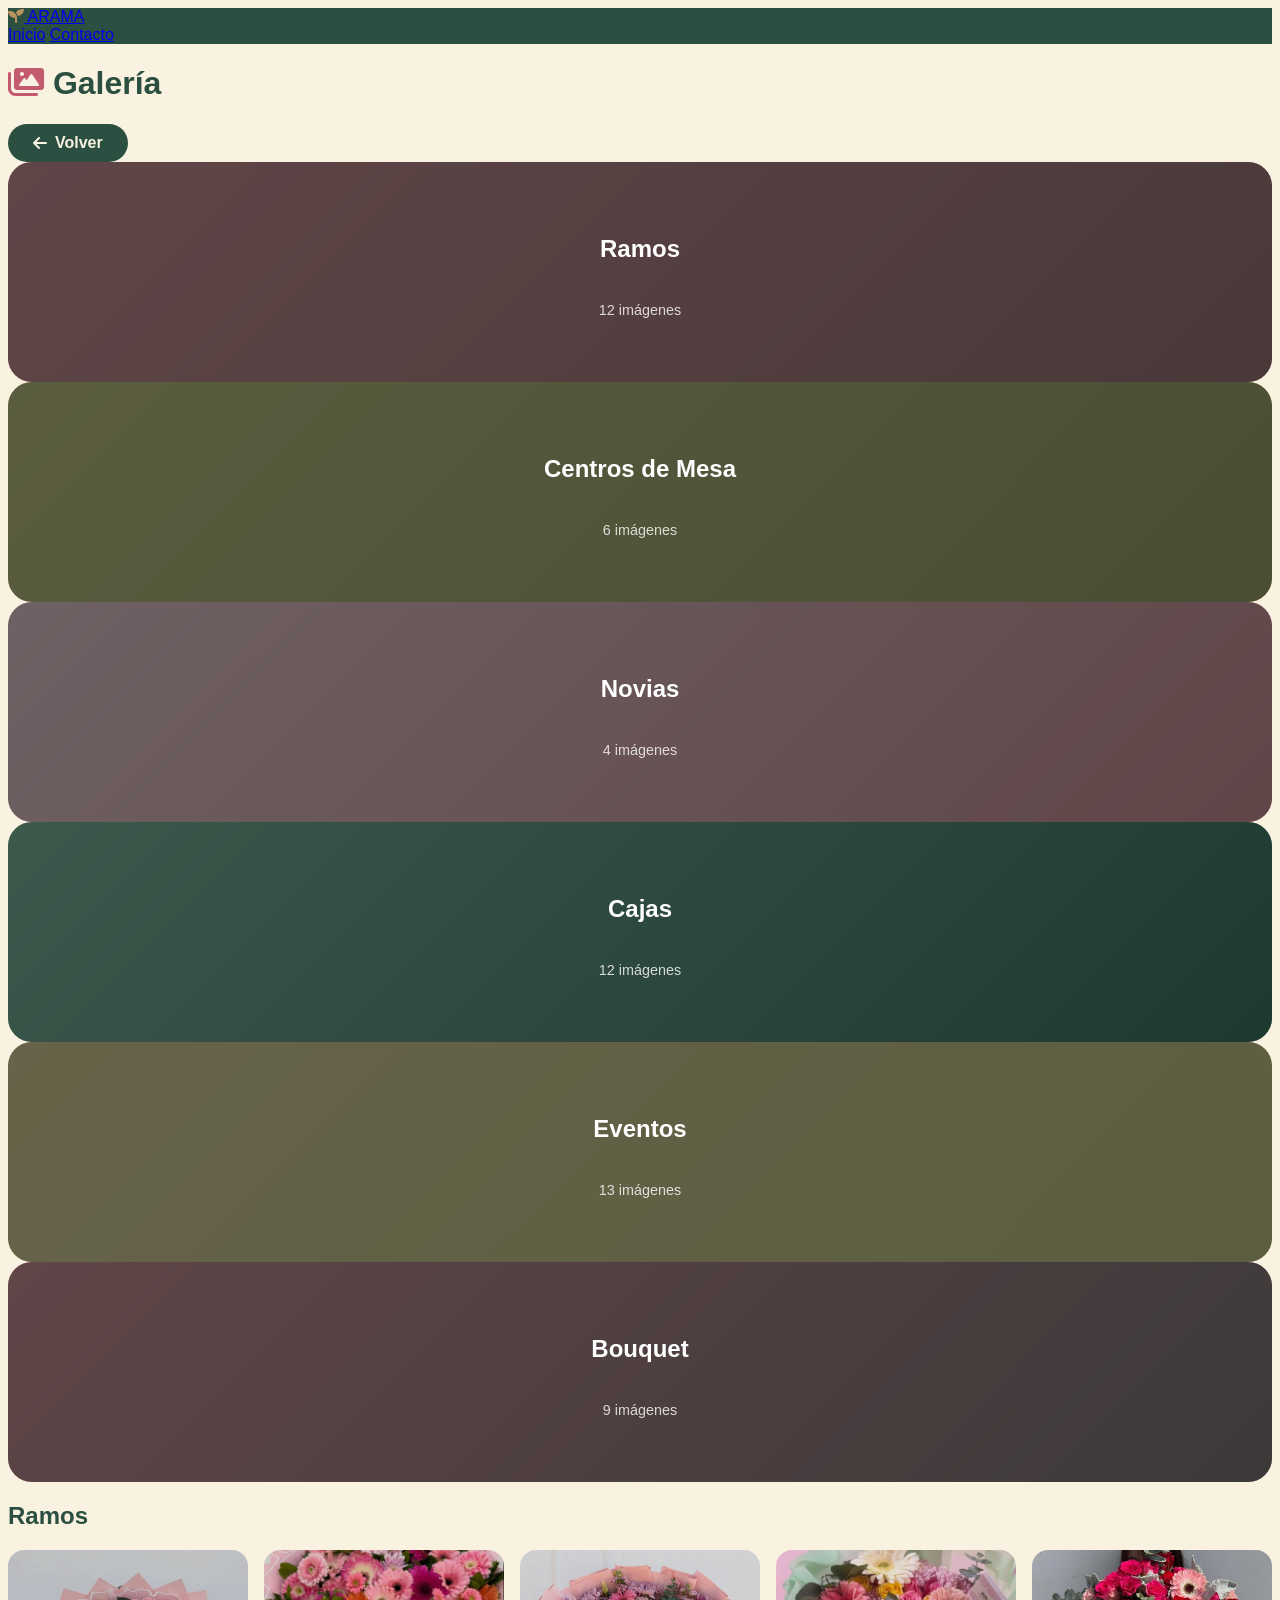
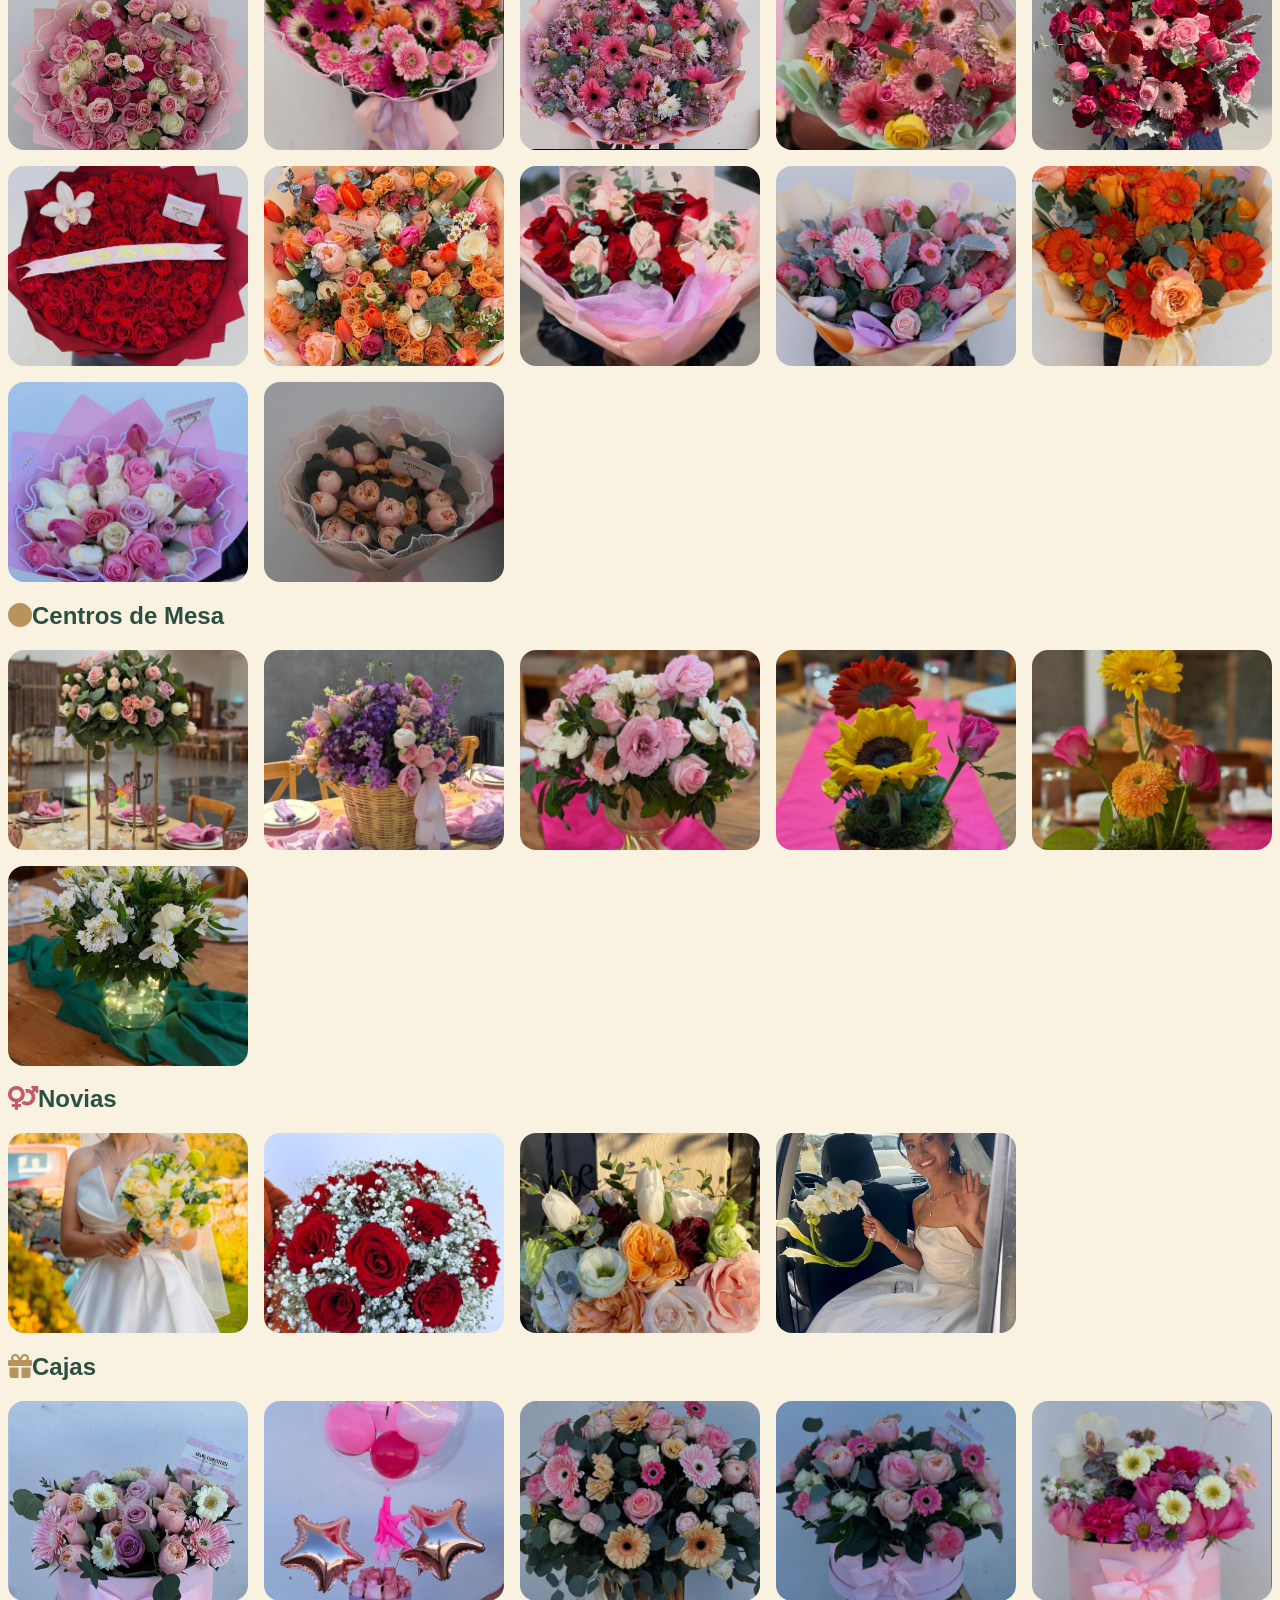
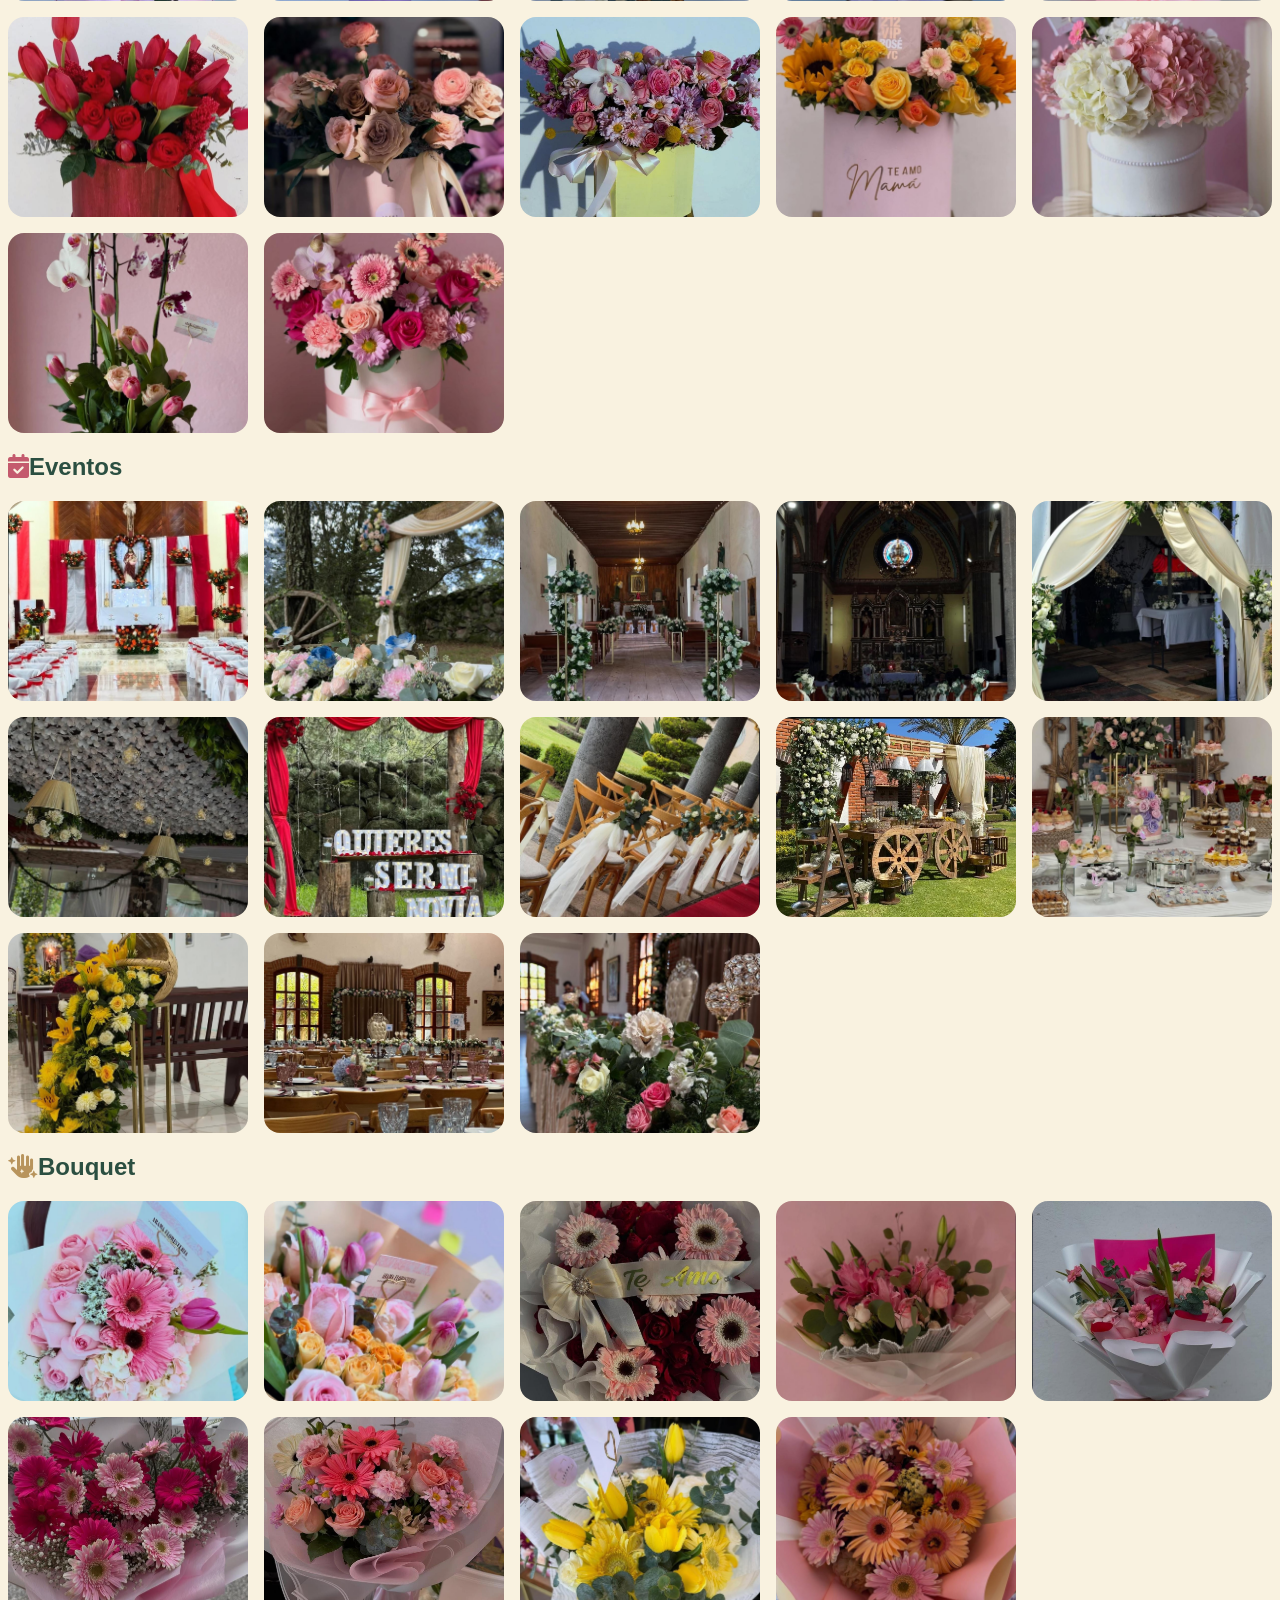
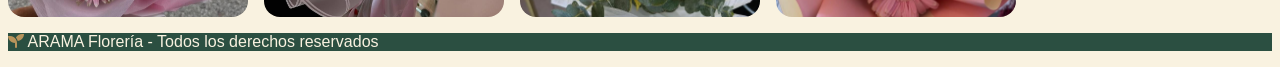
==== galeria.html @ 98e1066c "Mi primer commit" ====
<!DOCTYPE html>
<html lang="es">
<head>
    <meta charset="UTF-8">
    <meta name="viewport" content="width=device-width, initial-scale=1.0">
    <title>Galería - ARAMA Florería</title>
    <script src="https://cdn.tailwindcss.com"></script>
    <link rel="stylesheet" href="https://cdnjs.cloudflare.com/ajax/libs/font-awesome/6.0.0-beta3/css/all.min.css">
    <link rel="stylesheet" href="galeria.css">
</head>
<body>

    <!-- ===== HEADER ===== -->
    <header class="bg-arama-verde text-arama-crema shadow-lg sticky top-0 z-50">
        <div class="container mx-auto px-4 py-3 flex flex-wrap items-center justify-between">
            <a href="index.html" class="flex items-center gap-2 text-xl font-bold">
                <i class="fas fa-seedling text-arama-dorado"></i> ARAMA
            </a>
            <nav class="flex gap-4 text-sm">
                <a href="index.html" class="hover:text-arama-dorado transition">Inicio</a>
                <a href="index.html#contacto" class="hover:text-arama-dorado transition">Contacto</a>
            </nav>
        </div>
    </header>

    <main class="container mx-auto px-4 py-8">
        
        <div class="flex items-center justify-between mb-8">
            <h1 class="text-4xl font-bold text-arama-verde flex items-center gap-3">
                <i class="fas fa-images text-arama-rosa"></i> Galería
            </h1>
            <a href="index.html" class="back-btn">
                <i class="fas fa-arrow-left"></i> Volver
            </a>
        </div>

        <!-- Categorías -->
        <div class="grid grid-cols-2 md:grid-cols-3 gap-4">
    
    <!-- Ramos -->
    <a href="#categoria-ramos" class="category-card" style="background: linear-gradient(135deg, #c45a6d, #8a3a4a);">
        <div class="overlay">
            <h3>Ramos</h3>
            <p>12 imágenes</p>
        </div>
    </a>
    
    <!-- Centros de Mesa -->
    <a href="#categoria-centros" class="category-card" style="background: linear-gradient(135deg, #b8945c, #8a6d3a);">
        <div class="overlay">
            <h3>Centros de Mesa</h3>
            <p>6 imágenes</p>
        </div>
    </a>
    
    <!-- Novias -->
    <a href="#categoria-novias" class="category-card" style="background: linear-gradient(135deg, #e8a0b4, #c45a6d);">
        <div class="overlay">
            <h3>Novias</h3>
            <p>4 imágenes</p>
        </div>
    </a>
    
    <!-- Cajas -->
    <a href="#categoria-cajas" class="category-card" style="background: linear-gradient(135deg, #6b8a7a, #1e3a2f);">
        <div class="overlay">
            <h3>Cajas</h3>
            <p>12 imágenes</p>
        </div>
    </a>
    
    <!-- Eventos -->
    <a href="#categoria-eventos" class="category-card" style="background: linear-gradient(135deg, #d4a373, #b8945c);">
        <div class="overlay">
            <h3>Eventos</h3>
            <p>13 imágenes</p>
        </div>
    </a>
    
    <!-- Bouquet -->
    <a href="#categoria-bouquet" class="category-card" style="background: linear-gradient(135deg, #c45a6d, #6b3a4a);">
        <div class="overlay">
            <h3>Bouquet</h3>
            <p>9 imágenes</p>
        </div>
    </a>
    
</div>

        <!-- ===== SECCIONES DE IMÁGENES POR CATEGORÍA ===== -->
        
        <!-- Ramos -->
        <section id="categoria-ramos" class="mt-12 scroll-mt-20">
            <h2 class="text-2xl font-bold text-arama-verde border-b-4 border-arama-rosa inline-block pb-1 mb-4">
                <i class="fas fa-bouquet text-arama-rosa mr-2"></i>Ramos
            </h2>
            <div class="gallery-grid" data-category="ramos">
                <!-- 🔥 REEMPLAZA con tus imágenes -->
                <img src="img/ram1.jpeg" alt="Ramo 1" onclick="openModal(this.src)">
                <img src="img/ram2.jpeg" alt="Ramo 2" onclick="openModal(this.src)">
                <img src="img/ram3.jpeg" alt="Ramo 3" onclick="openModal(this.src)">
                <img src="img/ram4.jpeg" alt="Ramo 4" onclick="openModal(this.src)">
                <img src="img/ram5.jpeg" alt="Ramo 5" onclick="openModal(this.src)">
                <img src="img/ram6.jpeg" alt="Ramo 6" onclick="openModal(this.src)">
                <img src="img/ram7.jpeg" alt="Ramo 1" onclick="openModal(this.src)">
                <img src="img/ram8.jpeg" alt="Ramo 2" onclick="openModal(this.src)">
                <img src="img/ram9.jpeg" alt="Ramo 3" onclick="openModal(this.src)">
                <img src="img/ram10.jpeg" alt="Ramo 4" onclick="openModal(this.src)">
                <img src="img/ram11.jpeg" alt="Ramo 5" onclick="openModal(this.src)">
                <img src="img/ram12.jpeg" alt="Ramo 6" onclick="openModal(this.src)">
            </div>
        </section>

        <!-- Centros de Mesa -->
        <section id="categoria-centros" class="mt-12 scroll-mt-20">
            <h2 class="text-2xl font-bold text-arama-verde border-b-4 border-arama-dorado inline-block pb-1 mb-4">
                <i class="fas fa-circle text-arama-dorado mr-2"></i>Centros de Mesa
            </h2>
            <div class="gallery-grid" data-category="centros">
                <img src="img/centro1.jpeg" alt="Centro 1" onclick="openModal(this.src)">
                <img src="img/centro2.jpeg" alt="Centro 2" onclick="openModal(this.src)">
                <img src="img/centro3.jpeg" alt="Centro 3" onclick="openModal(this.src)">
                <img src="img/centro4.jpeg" alt="Centro 4" onclick="openModal(this.src)">
                <img src="img/centro5.jpeg" alt="Centro 5" onclick="openModal(this.src)">
                <img src="img/centro6.jpeg" alt="Centro 1" onclick="openModal(this.src)">
            </div>
        </section>

        <!-- Novias -->
        <section id="categoria-novias" class="mt-12 scroll-mt-20">
            <h2 class="text-2xl font-bold text-arama-verde border-b-4 border-arama-rosa inline-block pb-1 mb-4">
                <i class="fas fa-venus-mars text-arama-rosa mr-2"></i>Novias
            </h2>
            <div class="gallery-grid" data-category="novias">
                <img src="img/novia1.jpeg" alt="Novia 1" onclick="openModal(this.src)">
                <img src="img/novia2.jpeg" alt="Novia 2" onclick="openModal(this.src)">
                <img src="img/novia3.jpeg" alt="Novia 3" onclick="openModal(this.src)">
                <img src="img/novia4.jpeg" alt="Novia 4" onclick="openModal(this.src)">
            </div>
        </section>

        <!-- Cajas -->
        <section id="categoria-cajas" class="mt-12 scroll-mt-20">
            <h2 class="text-2xl font-bold text-arama-verde border-b-4 border-arama-dorado inline-block pb-1 mb-4">
                <i class="fas fa-gift text-arama-dorado mr-2"></i>Cajas
            </h2>
            <div class="gallery-grid" data-category="cajas">
                <img src="img/caja1.jpeg" alt="Caja 1" onclick="openModal(this.src)">
                <img src="img/caja2.jpeg" alt="Caja 2" onclick="openModal(this.src)">
                <img src="img/caja3.jpeg" alt="Caja 3" onclick="openModal(this.src)">
                <img src="img/caja4.jpeg" alt="Caja 4" onclick="openModal(this.src)">
                <img src="img/caja5.jpeg" alt="Caja 1" onclick="openModal(this.src)">
                <img src="img/caja6.jpeg" alt="Caja 2" onclick="openModal(this.src)">
                <img src="img/caja7.jpeg" alt="Caja 3" onclick="openModal(this.src)">
                <img src="img/caja8.jpeg" alt="Caja 4" onclick="openModal(this.src)">
                <img src="img/caja9.jpeg" alt="Caja 1" onclick="openModal(this.src)">
                <img src="img/caja10.jpeg" alt="Caja 2" onclick="openModal(this.src)">
                <img src="img/caja11.jpeg" alt="Caja 3" onclick="openModal(this.src)">
                <img src="img/caja12.jpeg" alt="Caja 4" onclick="openModal(this.src)">
            </div>
        </section>

        <!-- Eventos -->
        <section id="categoria-eventos" class="mt-12 scroll-mt-20">
            <h2 class="text-2xl font-bold text-arama-verde border-b-4 border-arama-rosa inline-block pb-1 mb-4">
                <i class="fas fa-calendar-check text-arama-rosa mr-2"></i>Eventos
            </h2>
            <div class="gallery-grid" data-category="eventos">
                <img src="img/evento1.jpeg" alt="Evento 1" onclick="openModal(this.src)">
                <img src="img/evento2.jpeg" alt="Evento 2" onclick="openModal(this.src)">
                <img src="img/evento3.jpeg" alt="Evento 3" onclick="openModal(this.src)">
                <img src="img/evento4.jpeg" alt="Evento 4" onclick="openModal(this.src)">
                <img src="img/evento5.jpeg" alt="Evento 5" onclick="openModal(this.src)">
                <img src="img/evento6.jpeg" alt="Evento 1" onclick="openModal(this.src)">
                <img src="img/evento7.jpeg" alt="Evento 2" onclick="openModal(this.src)">
                <img src="img/evento8.jpeg" alt="Evento 3" onclick="openModal(this.src)">
                <img src="img/evento9.jpeg" alt="Evento 4" onclick="openModal(this.src)">
                <img src="img/evento10.jpeg" alt="Evento 5" onclick="openModal(this.src)">
                 <img src="img/evento11.jpeg" alt="Evento 1" onclick="openModal(this.src)">
                <img src="img/evento12.jpeg" alt="Evento 2" onclick="openModal(this.src)">
                <img src="img/evento13.jpeg" alt="Evento 3" onclick="openModal(this.src)">
            </div>
        </section>

        <!-- Bouquet -->
        <section id="categoria-bouquet" class="mt-12 scroll-mt-20">
            <h2 class="text-2xl font-bold text-arama-verde border-b-4 border-arama-dorado inline-block pb-1 mb-4">
                <i class="fas fa-hand-sparkles text-arama-dorado mr-2"></i>Bouquet
            </h2>
            <div class="gallery-grid" data-category="bouquet">
                <img src="img/bo1.jpeg" alt="Bouquet 1" onclick="openModal(this.src)">
                <img src="img/bo2.jpeg" alt="Bouquet 2" onclick="openModal(this.src)">
                <img src="img/bo3.jpeg" alt="Bouquet 3" onclick="openModal(this.src)">
                <img src="img/bo4.jpeg" alt="Bouquet 4" onclick="openModal(this.src)">
                <img src="img/bo5.jpeg" alt="Bouquet 1" onclick="openModal(this.src)">
                <img src="img/bo6.jpeg" alt="Bouquet 2" onclick="openModal(this.src)">
                <img src="img/bo7.jpeg" alt="Bouquet 3" onclick="openModal(this.src)">
                <img src="img/bo8.jpeg" alt="Bouquet 4" onclick="openModal(this.src)">
                <img src="img/bo9.jpeg" alt="Bouquet 1" onclick="openModal(this.src)">
            </div>
        </section>

    </main>


    <div id="imageModal" class="modal" onclick="closeModal()">
        <span class="close" onclick="closeModal()">&times;</span>
        <img id="modalImage" src="" alt="Imagen ampliada">
    </div>

    <footer class="bg-arama-verde text-arama-crema mt-12 py-6">
        <div class="container mx-auto px-4 text-center text-sm">
            <p><i class="fas fa-seedling text-arama-dorado"></i> ARAMA Florería - Todos los derechos reservados</p>
        </div>
    </footer>

    <script>
        function openModal(src) {
            const modal = document.getElementById('imageModal');
            const modalImg = document.getElementById('modalImage');
            modal.classList.add('active');
            modalImg.src = src;
            document.body.style.overflow = 'hidden'; 
        }

       
        function closeModal() {
            const modal = document.getElementById('imageModal');
            modal.classList.remove('active');
            document.body.style.overflow = 'auto';
        }

       
        document.addEventListener('keydown', function(e) {
            if (e.key === 'Escape') {
                closeModal();
            }
        });
    </script>

</body>
</html>
---- galeria.css ----
:root {
            --arama-verde: hsl(156, 29%, 24%);
            --arama-rosa: #c45a6d;
            --arama-crema: #f9f2e0;
            --arama-dorado: #b8945c;
        }
        body {
            background-color: var(--arama-crema);
            font-family: 'Segoe UI', Roboto, sans-serif;
        }
        .bg-arama-verde { background-color: var(--arama-verde); }
        .bg-arama-rosa { background-color: var(--arama-rosa); }
        .bg-arama-crema { background-color: var(--arama-crema); }
        .bg-arama-dorado { background-color: var(--arama-dorado); }
        .text-arama-verde { color: var(--arama-verde); }
        .text-arama-rosa { color: var(--arama-rosa); }
        .text-arama-dorado { color: var(--arama-dorado); }
        .text-arama-crema { color: var(--arama-crema); }
        .hover-bg-arama-rosa:hover { background-color: var(--arama-rosa); }
        .hover-text-arama-crema:hover { color: var(--arama-crema); }

        .category-card {
            transition: all 0.3s ease;
            cursor: pointer;
            position: relative;
            overflow: hidden;
            border-radius: 1.5rem;
            height: 220px;
            display: flex;
            align-items: center;
            justify-content: center;
            flex-direction: column;
        }
        .category-card:hover {
            transform: translateY(-8px);
            box-shadow: 0 20px 30px rgba(30, 58, 47, 0.3);
        }
        .category-card .overlay {
            position: absolute;
            top: 0;
            left: 0;
            right: 0;
            bottom: 0;
            background: rgba(30, 58, 47, 0.6);
            transition: all 0.3s ease;
            display: flex;
            align-items: center;
            justify-content: center;
            flex-direction: column;
        }
        .category-card:hover .overlay {
            background: rgba(196, 90, 109, 0.7);
        }
        .category-card .overlay i {
            font-size: 3rem;
            color: white;
            margin-bottom: 10px;
        }
        .category-card .overlay h3 {
            color: white;
            font-size: 1.5rem;
            font-weight: bold;
        }
        .category-card .overlay p {
            color: rgba(255,255,255,0.8);
            font-size: 0.9rem;
        }

        /* imágenes */
        .modal {
            display: none;
            position: fixed;
            top: 0;
            left: 0;
            width: 100%;
            height: 100%;
            background: rgba(0,0,0,0.9);
            z-index: 1000;
            justify-content: center;
            align-items: center;
            cursor: pointer;
        }
        .modal.active {
            display: flex;
        }
        .modal img {
            max-width: 90%;
            max-height: 90%;
            object-fit: contain;
            border-radius: 1rem;
            box-shadow: 0 0 50px rgba(0,0,0,0.5);
        }
        .modal .close {
            position: absolute;
            top: 20px;
            right: 40px;
            color: white;
            font-size: 3rem;
            cursor: pointer;
            transition: 0.3s;
        }
        .modal .close:hover {
            color: var(--arama-rosa);
            transform: rotate(90deg);
        }

        .gallery-grid {
            display: grid;
            grid-template-columns: repeat(auto-fill, minmax(200px, 1fr));
            gap: 1rem;
        }
        .gallery-grid img {
            width: 100%;
            height: 200px;
            object-fit: cover;
            border-radius: 1rem;
            cursor: pointer;
            transition: all 0.3s ease;
        }
        .gallery-grid img:hover {
            transform: scale(1.05);
            box-shadow: 0 10px 25px rgba(0,0,0,0.3);
        }

        .back-btn {
            display: inline-flex;
            align-items: center;
            gap: 8px;
            background: var(--arama-verde);
            color: var(--arama-crema);
            padding: 10px 25px;
            border-radius: 50px;
            text-decoration: none;
            font-weight: 600;
            transition: 0.3s;
        }
        .back-btn:hover {
            background: var(--arama-rosa);
            color: white;
        }

        @media (max-width: 640px) {
            .category-card { height: 150px; }
            .category-card .overlay i { font-size: 2rem; }
            .category-card .overlay h3 { font-size: 1.2rem; }
            .gallery-grid { grid-template-columns: repeat(auto-fill, minmax(150px, 1fr)); }
            .gallery-grid img { height: 150px; }
        }
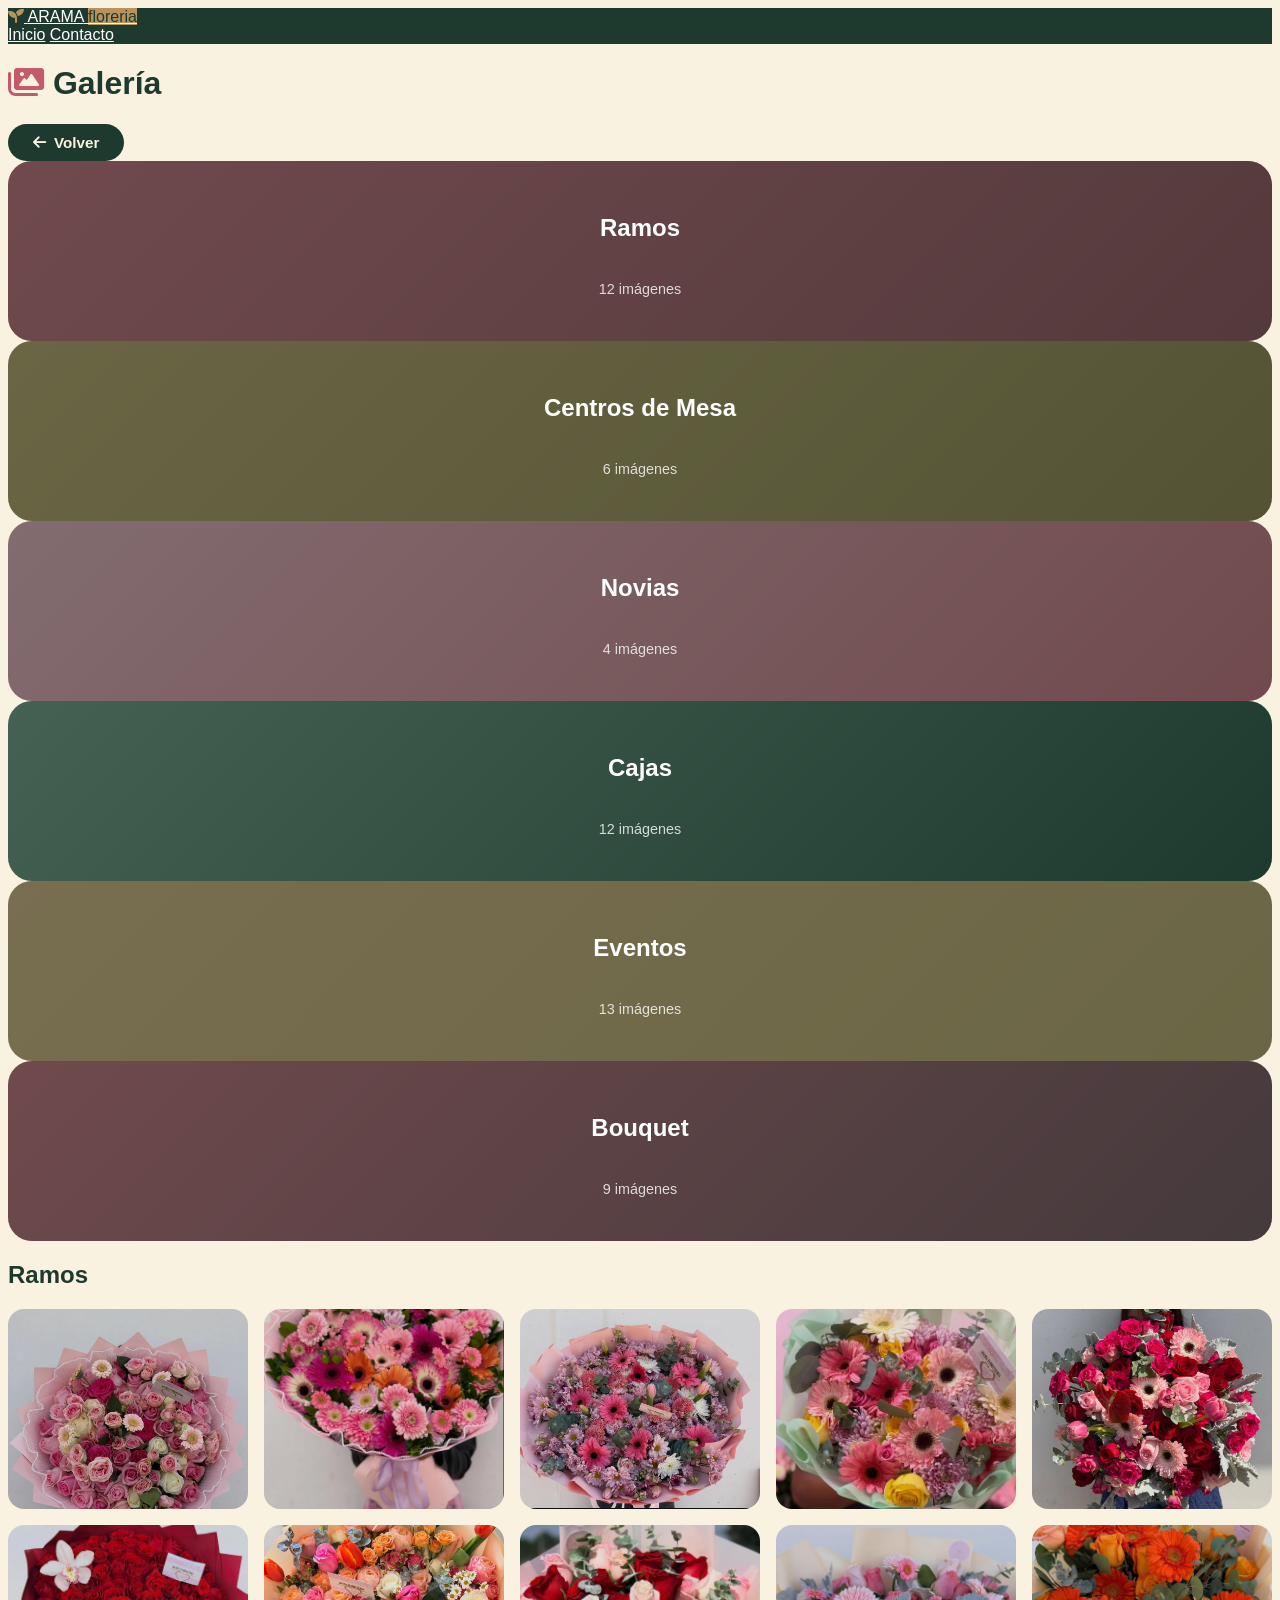
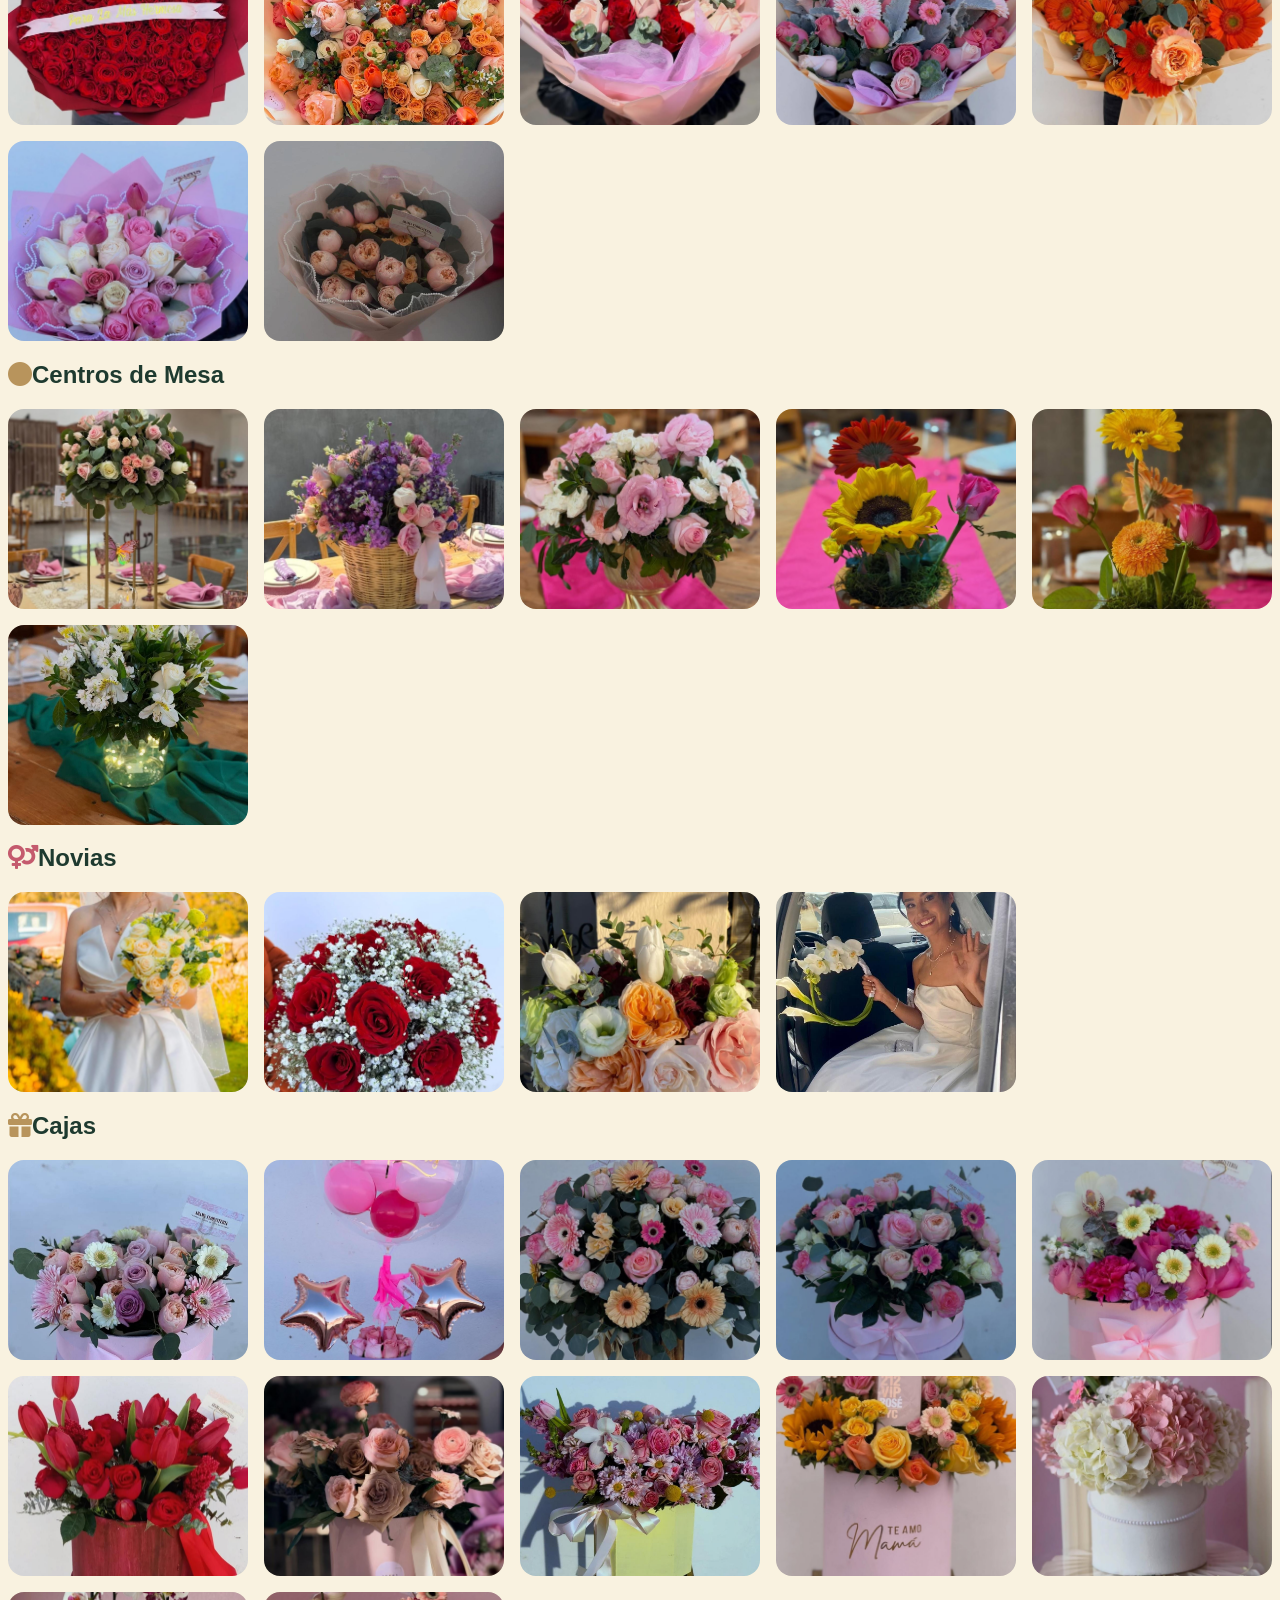
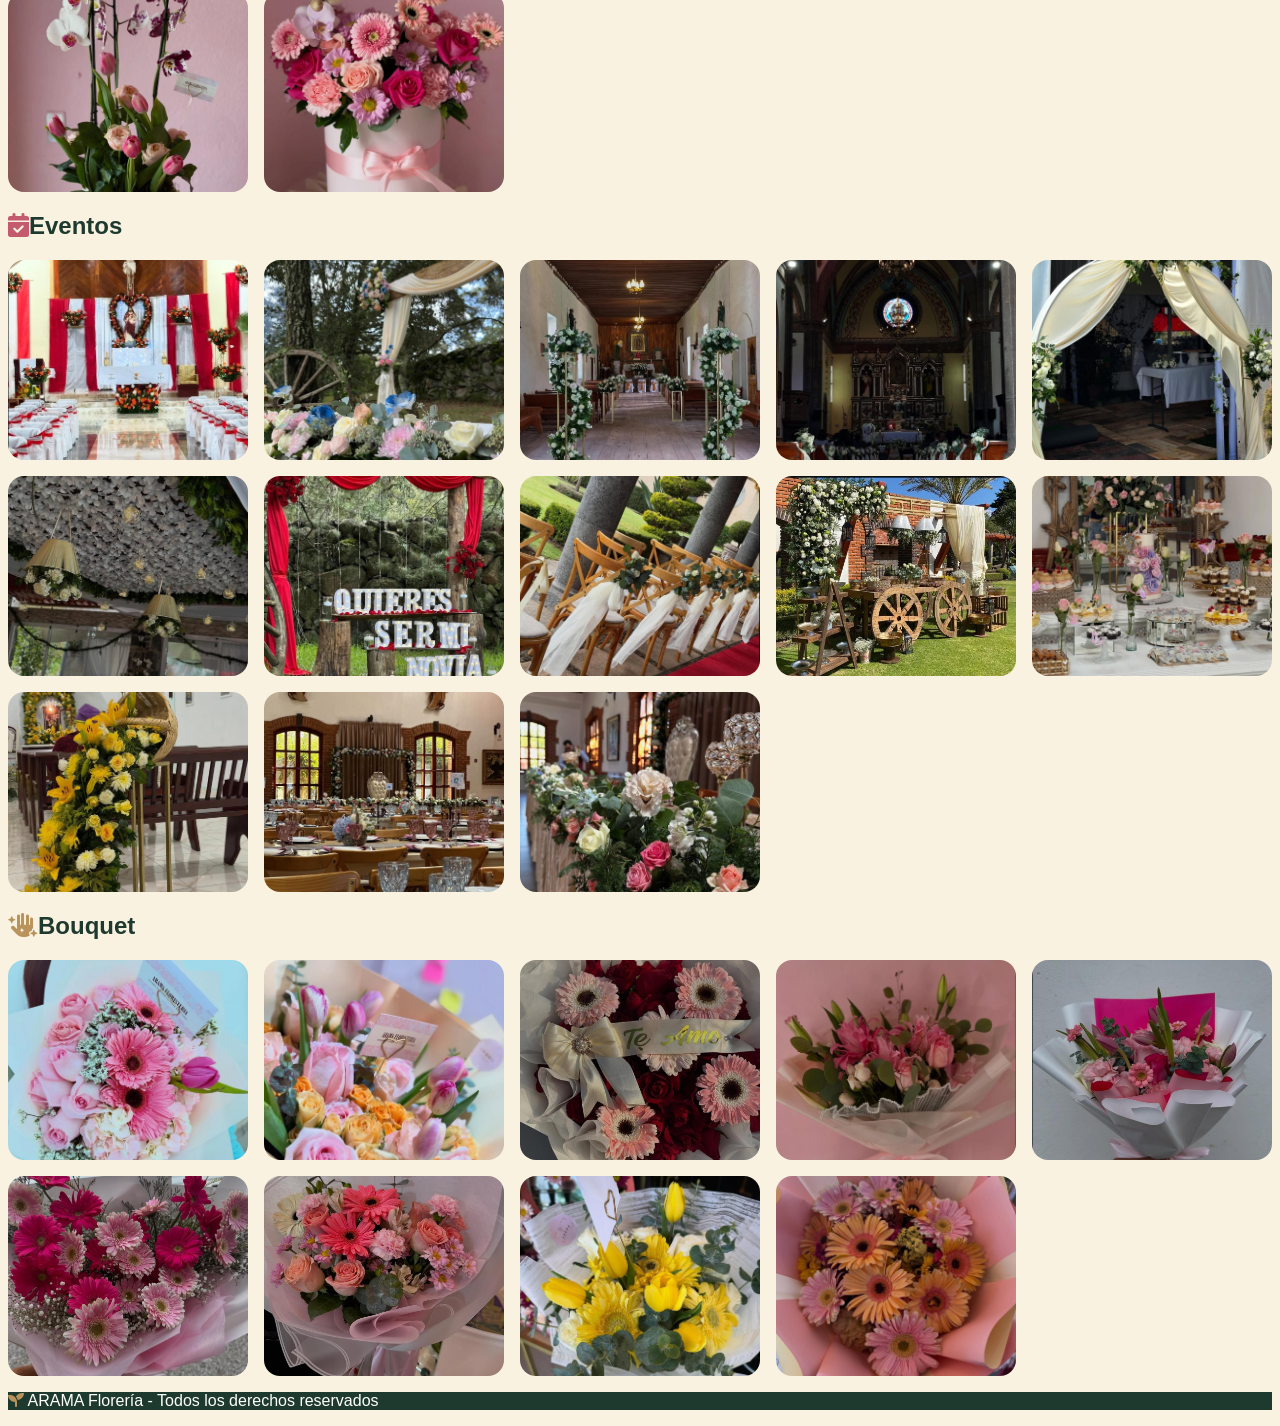
==== commit 0088e1af: "Actualizo index, galeria y sus hojas de estilo CSS" ====
--- a/galeria.html
+++ b/galeria.html
@@ -2,7 +2,7 @@
 <html lang="es">
 <head>
     <meta charset="UTF-8">
-    <meta name="viewport" content="width=device-width, initial-scale=1.0">
+    <meta name="viewport" content="width=device-width, initial-scale=1.0, maximum-scale=1.0, user-scalable=yes">
     <title>Galería - ARAMA Florería</title>
     <script src="https://cdn.tailwindcss.com"></script>
     <link rel="stylesheet" href="https://cdnjs.cloudflare.com/ajax/libs/font-awesome/6.0.0-beta3/css/all.min.css">
@@ -10,128 +10,133 @@
 </head>
 <body>
 
-    <!-- ===== HEADER ===== -->
-    <header class="bg-arama-verde text-arama-crema shadow-lg sticky top-0 z-50">
-        <div class="container mx-auto px-4 py-3 flex flex-wrap items-center justify-between">
-            <a href="index.html" class="flex items-center gap-2 text-xl font-bold">
-                <i class="fas fa-seedling text-arama-dorado"></i> ARAMA
-            </a>
-            <nav class="flex gap-4 text-sm">
-                <a href="index.html" class="hover:text-arama-dorado transition">Inicio</a>
-                <a href="index.html#contacto" class="hover:text-arama-dorado transition">Contacto</a>
-            </nav>
+    <!-- ===== HEADER - IGUAL AL INDEX ===== -->
+    <header class="bg-arama-verde text-white shadow-lg sticky top-0 z-50">
+        <div class="container mx-auto px-3 md:px-4 py-2 md:py-3">
+            <div class="flex flex-wrap items-center justify-between">
+                <a href="index.html" class="flex items-center gap-2 text-lg md:text-xl font-bold text-white">
+                    <i class="fas fa-seedling text-arama-dorado text-xl md:text-2xl"></i> 
+                    <span>ARAMA</span>
+                    <span class="hidden sm:inline text-[8px] md:text-[10px] bg-arama-dorado text-arama-verde px-1.5 md:px-2 py-0.5 rounded-full font-semibold">floreria</span>
+                </a>
+                <nav class="flex gap-3 md:gap-4 text-xs md:text-sm">
+                    <a href="index.html" class="text-white hover:text-arama-dorado transition">Inicio</a>
+                    <a href="index.html#contacto" class="text-white hover:text-arama-dorado transition">Contacto</a>
+                </nav>
+            </div>
         </div>
     </header>
 
-    <main class="container mx-auto px-4 py-8">
-        
-        <div class="flex items-center justify-between mb-8">
-            <h1 class="text-4xl font-bold text-arama-verde flex items-center gap-3">
-                <i class="fas fa-images text-arama-rosa"></i> Galería
+    <main class="container mx-auto px-3 md:px-4 py-4 md:py-8">
+
+        <!-- ===== TÍTULO Y BOTÓN VOLVER ===== -->
+        <div class="flex flex-col sm:flex-row items-center justify-between gap-3 mb-4 md:mb-8">
+            <h1 class="text-2xl md:text-4xl font-bold text-arama-verde flex items-center gap-2 md:gap-3">
+                <i class="fas fa-images text-arama-rosa text-xl md:text-4xl"></i> 
+                <span>Galería</span>
             </h1>
-            <a href="index.html" class="back-btn">
+            <a href="index.html" class="back-btn text-sm md:text-base">
                 <i class="fas fa-arrow-left"></i> Volver
             </a>
         </div>
 
-        <!-- Categorías -->
-        <div class="grid grid-cols-2 md:grid-cols-3 gap-4">
-    
-    <!-- Ramos -->
-    <a href="#categoria-ramos" class="category-card" style="background: linear-gradient(135deg, #c45a6d, #8a3a4a);">
-        <div class="overlay">
-            <h3>Ramos</h3>
-            <p>12 imágenes</p>
-        </div>
-    </a>
-    
-    <!-- Centros de Mesa -->
-    <a href="#categoria-centros" class="category-card" style="background: linear-gradient(135deg, #b8945c, #8a6d3a);">
-        <div class="overlay">
-            <h3>Centros de Mesa</h3>
-            <p>6 imágenes</p>
-        </div>
-    </a>
-    
-    <!-- Novias -->
-    <a href="#categoria-novias" class="category-card" style="background: linear-gradient(135deg, #e8a0b4, #c45a6d);">
-        <div class="overlay">
-            <h3>Novias</h3>
-            <p>4 imágenes</p>
-        </div>
-    </a>
-    
-    <!-- Cajas -->
-    <a href="#categoria-cajas" class="category-card" style="background: linear-gradient(135deg, #6b8a7a, #1e3a2f);">
-        <div class="overlay">
-            <h3>Cajas</h3>
-            <p>12 imágenes</p>
-        </div>
-    </a>
-    
-    <!-- Eventos -->
-    <a href="#categoria-eventos" class="category-card" style="background: linear-gradient(135deg, #d4a373, #b8945c);">
-        <div class="overlay">
-            <h3>Eventos</h3>
-            <p>13 imágenes</p>
-        </div>
-    </a>
-    
-    <!-- Bouquet -->
-    <a href="#categoria-bouquet" class="category-card" style="background: linear-gradient(135deg, #c45a6d, #6b3a4a);">
-        <div class="overlay">
-            <h3>Bouquet</h3>
-            <p>9 imágenes</p>
-        </div>
-    </a>
-    
-</div>
+        <!-- ===== CATEGORÍAS ===== -->
+        <div class="grid grid-cols-2 md:grid-cols-3 gap-3 md:gap-4">
+            
+            <!-- Ramos -->
+            <a href="#categoria-ramos" class="category-card" style="background: linear-gradient(135deg, #c45a6d, #8a3a4a);">
+                <div class="overlay">
+                    <h3 class="text-lg md:text-2xl font-bold text-white">Ramos</h3>
+                    <p class="text-white/80 text-xs md:text-sm">12 imágenes</p>
+                </div>
+            </a>
+            
+            <!-- Centros de Mesa -->
+            <a href="#categoria-centros" class="category-card" style="background: linear-gradient(135deg, #b8945c, #8a6d3a);">
+                <div class="overlay">
+                    <h3 class="text-lg md:text-2xl font-bold text-white">Centros de Mesa</h3>
+                    <p class="text-white/80 text-xs md:text-sm">6 imágenes</p>
+                </div>
+            </a>
+            
+            <!-- Novias -->
+            <a href="#categoria-novias" class="category-card" style="background: linear-gradient(135deg, #e8a0b4, #c45a6d);">
+                <div class="overlay">
+                    <h3 class="text-lg md:text-2xl font-bold text-white">Novias</h3>
+                    <p class="text-white/80 text-xs md:text-sm">4 imágenes</p>
+                </div>
+            </a>
+            
+            <!-- Cajas -->
+            <a href="#categoria-cajas" class="category-card" style="background: linear-gradient(135deg, #6b8a7a, #1e3a2f);">
+                <div class="overlay">
+                    <h3 class="text-lg md:text-2xl font-bold text-white">Cajas</h3>
+                    <p class="text-white/80 text-xs md:text-sm">12 imágenes</p>
+                </div>
+            </a>
+            
+            <!-- Eventos -->
+            <a href="#categoria-eventos" class="category-card" style="background: linear-gradient(135deg, #d4a373, #b8945c);">
+                <div class="overlay">
+                    <h3 class="text-lg md:text-2xl font-bold text-white">Eventos</h3>
+                    <p class="text-white/80 text-xs md:text-sm">13 imágenes</p>
+                </div>
+            </a>
+            
+            <!-- Bouquet -->
+            <a href="#categoria-bouquet" class="category-card" style="background: linear-gradient(135deg, #c45a6d, #6b3a4a);">
+                <div class="overlay">
+                    <h3 class="text-lg md:text-2xl font-bold text-white">Bouquet</h3>
+                    <p class="text-white/80 text-xs md:text-sm">9 imágenes</p>
+                </div>
+            </a>
+            
+        </div>
 
         <!-- ===== SECCIONES DE IMÁGENES POR CATEGORÍA ===== -->
         
         <!-- Ramos -->
-        <section id="categoria-ramos" class="mt-12 scroll-mt-20">
-            <h2 class="text-2xl font-bold text-arama-verde border-b-4 border-arama-rosa inline-block pb-1 mb-4">
+        <section id="categoria-ramos" class="mt-8 md:mt-12 scroll-mt-20">
+            <h2 class="text-xl md:text-2xl font-bold text-arama-verde border-b-4 border-arama-rosa inline-block pb-1 mb-3 md:mb-4">
                 <i class="fas fa-bouquet text-arama-rosa mr-2"></i>Ramos
             </h2>
-            <div class="gallery-grid" data-category="ramos">
-                <!-- 🔥 REEMPLAZA con tus imágenes -->
+            <div class="gallery-grid">
                 <img src="img/ram1.jpeg" alt="Ramo 1" onclick="openModal(this.src)">
                 <img src="img/ram2.jpeg" alt="Ramo 2" onclick="openModal(this.src)">
                 <img src="img/ram3.jpeg" alt="Ramo 3" onclick="openModal(this.src)">
                 <img src="img/ram4.jpeg" alt="Ramo 4" onclick="openModal(this.src)">
                 <img src="img/ram5.jpeg" alt="Ramo 5" onclick="openModal(this.src)">
                 <img src="img/ram6.jpeg" alt="Ramo 6" onclick="openModal(this.src)">
-                <img src="img/ram7.jpeg" alt="Ramo 1" onclick="openModal(this.src)">
-                <img src="img/ram8.jpeg" alt="Ramo 2" onclick="openModal(this.src)">
-                <img src="img/ram9.jpeg" alt="Ramo 3" onclick="openModal(this.src)">
-                <img src="img/ram10.jpeg" alt="Ramo 4" onclick="openModal(this.src)">
-                <img src="img/ram11.jpeg" alt="Ramo 5" onclick="openModal(this.src)">
-                <img src="img/ram12.jpeg" alt="Ramo 6" onclick="openModal(this.src)">
+                <img src="img/ram7.jpeg" alt="Ramo 7" onclick="openModal(this.src)">
+                <img src="img/ram8.jpeg" alt="Ramo 8" onclick="openModal(this.src)">
+                <img src="img/ram9.jpeg" alt="Ramo 9" onclick="openModal(this.src)">
+                <img src="img/ram10.jpeg" alt="Ramo 10" onclick="openModal(this.src)">
+                <img src="img/ram11.jpeg" alt="Ramo 11" onclick="openModal(this.src)">
+                <img src="img/ram12.jpeg" alt="Ramo 12" onclick="openModal(this.src)">
             </div>
         </section>
 
         <!-- Centros de Mesa -->
-        <section id="categoria-centros" class="mt-12 scroll-mt-20">
-            <h2 class="text-2xl font-bold text-arama-verde border-b-4 border-arama-dorado inline-block pb-1 mb-4">
+        <section id="categoria-centros" class="mt-8 md:mt-12 scroll-mt-20">
+            <h2 class="text-xl md:text-2xl font-bold text-arama-verde border-b-4 border-arama-dorado inline-block pb-1 mb-3 md:mb-4">
                 <i class="fas fa-circle text-arama-dorado mr-2"></i>Centros de Mesa
             </h2>
-            <div class="gallery-grid" data-category="centros">
+            <div class="gallery-grid">
                 <img src="img/centro1.jpeg" alt="Centro 1" onclick="openModal(this.src)">
                 <img src="img/centro2.jpeg" alt="Centro 2" onclick="openModal(this.src)">
                 <img src="img/centro3.jpeg" alt="Centro 3" onclick="openModal(this.src)">
                 <img src="img/centro4.jpeg" alt="Centro 4" onclick="openModal(this.src)">
                 <img src="img/centro5.jpeg" alt="Centro 5" onclick="openModal(this.src)">
-                <img src="img/centro6.jpeg" alt="Centro 1" onclick="openModal(this.src)">
+                <img src="img/centro6.jpeg" alt="Centro 6" onclick="openModal(this.src)">
             </div>
         </section>
 
         <!-- Novias -->
-        <section id="categoria-novias" class="mt-12 scroll-mt-20">
-            <h2 class="text-2xl font-bold text-arama-verde border-b-4 border-arama-rosa inline-block pb-1 mb-4">
+        <section id="categoria-novias" class="mt-8 md:mt-12 scroll-mt-20">
+            <h2 class="text-xl md:text-2xl font-bold text-arama-verde border-b-4 border-arama-rosa inline-block pb-1 mb-3 md:mb-4">
                 <i class="fas fa-venus-mars text-arama-rosa mr-2"></i>Novias
             </h2>
-            <div class="gallery-grid" data-category="novias">
+            <div class="gallery-grid">
                 <img src="img/novia1.jpeg" alt="Novia 1" onclick="openModal(this.src)">
                 <img src="img/novia2.jpeg" alt="Novia 2" onclick="openModal(this.src)">
                 <img src="img/novia3.jpeg" alt="Novia 3" onclick="openModal(this.src)">
@@ -140,97 +145,97 @@
         </section>
 
         <!-- Cajas -->
-        <section id="categoria-cajas" class="mt-12 scroll-mt-20">
-            <h2 class="text-2xl font-bold text-arama-verde border-b-4 border-arama-dorado inline-block pb-1 mb-4">
+        <section id="categoria-cajas" class="mt-8 md:mt-12 scroll-mt-20">
+            <h2 class="text-xl md:text-2xl font-bold text-arama-verde border-b-4 border-arama-dorado inline-block pb-1 mb-3 md:mb-4">
                 <i class="fas fa-gift text-arama-dorado mr-2"></i>Cajas
             </h2>
-            <div class="gallery-grid" data-category="cajas">
+            <div class="gallery-grid">
                 <img src="img/caja1.jpeg" alt="Caja 1" onclick="openModal(this.src)">
                 <img src="img/caja2.jpeg" alt="Caja 2" onclick="openModal(this.src)">
                 <img src="img/caja3.jpeg" alt="Caja 3" onclick="openModal(this.src)">
                 <img src="img/caja4.jpeg" alt="Caja 4" onclick="openModal(this.src)">
-                <img src="img/caja5.jpeg" alt="Caja 1" onclick="openModal(this.src)">
-                <img src="img/caja6.jpeg" alt="Caja 2" onclick="openModal(this.src)">
-                <img src="img/caja7.jpeg" alt="Caja 3" onclick="openModal(this.src)">
-                <img src="img/caja8.jpeg" alt="Caja 4" onclick="openModal(this.src)">
-                <img src="img/caja9.jpeg" alt="Caja 1" onclick="openModal(this.src)">
-                <img src="img/caja10.jpeg" alt="Caja 2" onclick="openModal(this.src)">
-                <img src="img/caja11.jpeg" alt="Caja 3" onclick="openModal(this.src)">
-                <img src="img/caja12.jpeg" alt="Caja 4" onclick="openModal(this.src)">
+                <img src="img/caja5.jpeg" alt="Caja 5" onclick="openModal(this.src)">
+                <img src="img/caja6.jpeg" alt="Caja 6" onclick="openModal(this.src)">
+                <img src="img/caja7.jpeg" alt="Caja 7" onclick="openModal(this.src)">
+                <img src="img/caja8.jpeg" alt="Caja 8" onclick="openModal(this.src)">
+                <img src="img/caja9.jpeg" alt="Caja 9" onclick="openModal(this.src)">
+                <img src="img/caja10.jpeg" alt="Caja 10" onclick="openModal(this.src)">
+                <img src="img/caja11.jpeg" alt="Caja 11" onclick="openModal(this.src)">
+                <img src="img/caja12.jpeg" alt="Caja 12" onclick="openModal(this.src)">
             </div>
         </section>
 
         <!-- Eventos -->
-        <section id="categoria-eventos" class="mt-12 scroll-mt-20">
-            <h2 class="text-2xl font-bold text-arama-verde border-b-4 border-arama-rosa inline-block pb-1 mb-4">
+        <section id="categoria-eventos" class="mt-8 md:mt-12 scroll-mt-20">
+            <h2 class="text-xl md:text-2xl font-bold text-arama-verde border-b-4 border-arama-rosa inline-block pb-1 mb-3 md:mb-4">
                 <i class="fas fa-calendar-check text-arama-rosa mr-2"></i>Eventos
             </h2>
-            <div class="gallery-grid" data-category="eventos">
+            <div class="gallery-grid">
                 <img src="img/evento1.jpeg" alt="Evento 1" onclick="openModal(this.src)">
                 <img src="img/evento2.jpeg" alt="Evento 2" onclick="openModal(this.src)">
                 <img src="img/evento3.jpeg" alt="Evento 3" onclick="openModal(this.src)">
                 <img src="img/evento4.jpeg" alt="Evento 4" onclick="openModal(this.src)">
                 <img src="img/evento5.jpeg" alt="Evento 5" onclick="openModal(this.src)">
-                <img src="img/evento6.jpeg" alt="Evento 1" onclick="openModal(this.src)">
-                <img src="img/evento7.jpeg" alt="Evento 2" onclick="openModal(this.src)">
-                <img src="img/evento8.jpeg" alt="Evento 3" onclick="openModal(this.src)">
-                <img src="img/evento9.jpeg" alt="Evento 4" onclick="openModal(this.src)">
-                <img src="img/evento10.jpeg" alt="Evento 5" onclick="openModal(this.src)">
-                 <img src="img/evento11.jpeg" alt="Evento 1" onclick="openModal(this.src)">
-                <img src="img/evento12.jpeg" alt="Evento 2" onclick="openModal(this.src)">
-                <img src="img/evento13.jpeg" alt="Evento 3" onclick="openModal(this.src)">
+                <img src="img/evento6.jpeg" alt="Evento 6" onclick="openModal(this.src)">
+                <img src="img/evento7.jpeg" alt="Evento 7" onclick="openModal(this.src)">
+                <img src="img/evento8.jpeg" alt="Evento 8" onclick="openModal(this.src)">
+                <img src="img/evento9.jpeg" alt="Evento 9" onclick="openModal(this.src)">
+                <img src="img/evento10.jpeg" alt="Evento 10" onclick="openModal(this.src)">
+                <img src="img/evento11.jpeg" alt="Evento 11" onclick="openModal(this.src)">
+                <img src="img/evento12.jpeg" alt="Evento 12" onclick="openModal(this.src)">
+                <img src="img/evento13.jpeg" alt="Evento 13" onclick="openModal(this.src)">
             </div>
         </section>
 
         <!-- Bouquet -->
-        <section id="categoria-bouquet" class="mt-12 scroll-mt-20">
-            <h2 class="text-2xl font-bold text-arama-verde border-b-4 border-arama-dorado inline-block pb-1 mb-4">
+        <section id="categoria-bouquet" class="mt-8 md:mt-12 scroll-mt-20">
+            <h2 class="text-xl md:text-2xl font-bold text-arama-verde border-b-4 border-arama-dorado inline-block pb-1 mb-3 md:mb-4">
                 <i class="fas fa-hand-sparkles text-arama-dorado mr-2"></i>Bouquet
             </h2>
-            <div class="gallery-grid" data-category="bouquet">
+            <div class="gallery-grid">
                 <img src="img/bo1.jpeg" alt="Bouquet 1" onclick="openModal(this.src)">
                 <img src="img/bo2.jpeg" alt="Bouquet 2" onclick="openModal(this.src)">
                 <img src="img/bo3.jpeg" alt="Bouquet 3" onclick="openModal(this.src)">
                 <img src="img/bo4.jpeg" alt="Bouquet 4" onclick="openModal(this.src)">
-                <img src="img/bo5.jpeg" alt="Bouquet 1" onclick="openModal(this.src)">
-                <img src="img/bo6.jpeg" alt="Bouquet 2" onclick="openModal(this.src)">
-                <img src="img/bo7.jpeg" alt="Bouquet 3" onclick="openModal(this.src)">
-                <img src="img/bo8.jpeg" alt="Bouquet 4" onclick="openModal(this.src)">
-                <img src="img/bo9.jpeg" alt="Bouquet 1" onclick="openModal(this.src)">
+                <img src="img/bo5.jpeg" alt="Bouquet 5" onclick="openModal(this.src)">
+                <img src="img/bo6.jpeg" alt="Bouquet 6" onclick="openModal(this.src)">
+                <img src="img/bo7.jpeg" alt="Bouquet 7" onclick="openModal(this.src)">
+                <img src="img/bo8.jpeg" alt="Bouquet 8" onclick="openModal(this.src)">
+                <img src="img/bo9.jpeg" alt="Bouquet 9" onclick="openModal(this.src)">
             </div>
         </section>
 
     </main>
 
-
+    <!-- ===== MODAL PARA IMÁGENES ===== -->
     <div id="imageModal" class="modal" onclick="closeModal()">
         <span class="close" onclick="closeModal()">&times;</span>
         <img id="modalImage" src="" alt="Imagen ampliada">
     </div>
 
-    <footer class="bg-arama-verde text-arama-crema mt-12 py-6">
-        <div class="container mx-auto px-4 text-center text-sm">
+    <!-- ===== FOOTER ===== -->
+    <footer class="bg-arama-verde text-white mt-8 md:mt-12 py-4 md:py-6">
+        <div class="container mx-auto px-3 md:px-4 text-center text-xs md:text-sm">
             <p><i class="fas fa-seedling text-arama-dorado"></i> ARAMA Florería - Todos los derechos reservados</p>
         </div>
     </footer>
 
+    <!-- ===== JAVASCRIPT ===== -->
     <script>
         function openModal(src) {
             const modal = document.getElementById('imageModal');
             const modalImg = document.getElementById('modalImage');
             modal.classList.add('active');
             modalImg.src = src;
-            document.body.style.overflow = 'hidden'; 
+            document.body.style.overflow = 'hidden';
         }
 
-       
         function closeModal() {
             const modal = document.getElementById('imageModal');
             modal.classList.remove('active');
             document.body.style.overflow = 'auto';
         }
 
-       
         document.addEventListener('keydown', function(e) {
             if (e.key === 'Escape') {
                 closeModal();
--- a/galeria.css
+++ b/galeria.css
@@ -1,149 +1,241 @@
 :root {
-            --arama-verde: hsl(156, 29%, 24%);
-            --arama-rosa: #c45a6d;
-            --arama-crema: #f9f2e0;
-            --arama-dorado: #b8945c;
-        }
-        body {
-            background-color: var(--arama-crema);
-            font-family: 'Segoe UI', Roboto, sans-serif;
-        }
-        .bg-arama-verde { background-color: var(--arama-verde); }
-        .bg-arama-rosa { background-color: var(--arama-rosa); }
-        .bg-arama-crema { background-color: var(--arama-crema); }
-        .bg-arama-dorado { background-color: var(--arama-dorado); }
-        .text-arama-verde { color: var(--arama-verde); }
-        .text-arama-rosa { color: var(--arama-rosa); }
-        .text-arama-dorado { color: var(--arama-dorado); }
-        .text-arama-crema { color: var(--arama-crema); }
-        .hover-bg-arama-rosa:hover { background-color: var(--arama-rosa); }
-        .hover-text-arama-crema:hover { color: var(--arama-crema); }
-
-        .category-card {
-            transition: all 0.3s ease;
-            cursor: pointer;
-            position: relative;
-            overflow: hidden;
-            border-radius: 1.5rem;
-            height: 220px;
-            display: flex;
-            align-items: center;
-            justify-content: center;
-            flex-direction: column;
-        }
-        .category-card:hover {
-            transform: translateY(-8px);
-            box-shadow: 0 20px 30px rgba(30, 58, 47, 0.3);
-        }
-        .category-card .overlay {
-            position: absolute;
-            top: 0;
-            left: 0;
-            right: 0;
-            bottom: 0;
-            background: rgba(30, 58, 47, 0.6);
-            transition: all 0.3s ease;
-            display: flex;
-            align-items: center;
-            justify-content: center;
-            flex-direction: column;
-        }
-        .category-card:hover .overlay {
-            background: rgba(196, 90, 109, 0.7);
-        }
-        .category-card .overlay i {
-            font-size: 3rem;
-            color: white;
-            margin-bottom: 10px;
-        }
-        .category-card .overlay h3 {
-            color: white;
-            font-size: 1.5rem;
-            font-weight: bold;
-        }
-        .category-card .overlay p {
-            color: rgba(255,255,255,0.8);
-            font-size: 0.9rem;
-        }
-
-        /* imágenes */
-        .modal {
-            display: none;
-            position: fixed;
-            top: 0;
-            left: 0;
-            width: 100%;
-            height: 100%;
-            background: rgba(0,0,0,0.9);
-            z-index: 1000;
-            justify-content: center;
-            align-items: center;
-            cursor: pointer;
-        }
-        .modal.active {
-            display: flex;
-        }
-        .modal img {
-            max-width: 90%;
-            max-height: 90%;
-            object-fit: contain;
-            border-radius: 1rem;
-            box-shadow: 0 0 50px rgba(0,0,0,0.5);
-        }
-        .modal .close {
-            position: absolute;
-            top: 20px;
-            right: 40px;
-            color: white;
-            font-size: 3rem;
-            cursor: pointer;
-            transition: 0.3s;
-        }
-        .modal .close:hover {
-            color: var(--arama-rosa);
-            transform: rotate(90deg);
-        }
-
-        .gallery-grid {
-            display: grid;
-            grid-template-columns: repeat(auto-fill, minmax(200px, 1fr));
-            gap: 1rem;
-        }
-        .gallery-grid img {
-            width: 100%;
-            height: 200px;
-            object-fit: cover;
-            border-radius: 1rem;
-            cursor: pointer;
-            transition: all 0.3s ease;
-        }
-        .gallery-grid img:hover {
-            transform: scale(1.05);
-            box-shadow: 0 10px 25px rgba(0,0,0,0.3);
-        }
-
-        .back-btn {
-            display: inline-flex;
-            align-items: center;
-            gap: 8px;
-            background: var(--arama-verde);
-            color: var(--arama-crema);
-            padding: 10px 25px;
-            border-radius: 50px;
-            text-decoration: none;
-            font-weight: 600;
-            transition: 0.3s;
-        }
-        .back-btn:hover {
-            background: var(--arama-rosa);
-            color: white;
-        }
-
-        @media (max-width: 640px) {
-            .category-card { height: 150px; }
-            .category-card .overlay i { font-size: 2rem; }
-            .category-card .overlay h3 { font-size: 1.2rem; }
-            .gallery-grid { grid-template-columns: repeat(auto-fill, minmax(150px, 1fr)); }
-            .gallery-grid img { height: 150px; }
-        }
-    +    --arama-verde: #1e3a2f;
+    --arama-rosa: #c45a6d;
+    --arama-crema: #f9f2e0;
+    --arama-dorado: #b8945c;
+}
+
+body {
+    background-color: var(--arama-crema);
+    font-family: 'Segoe UI', Roboto, sans-serif;
+}
+
+.bg-arama-verde { background-color: var(--arama-verde); }
+.bg-arama-rosa { background-color: var(--arama-rosa); }
+.bg-arama-crema { background-color: var(--arama-crema); }
+.bg-arama-dorado { background-color: var(--arama-dorado); }
+.text-arama-verde { color: var(--arama-verde); }
+.text-arama-rosa { color: var(--arama-rosa); }
+.text-arama-dorado { color: var(--arama-dorado); }
+.text-arama-crema { color: var(--arama-crema); }
+.text-white { color: #ffffff; }
+
+/* ===== CATEGORY CARDS ===== */
+.category-card {
+    transition: all 0.3s ease;
+    cursor: pointer;
+    position: relative;
+    overflow: hidden;
+    border-radius: 1.5rem;
+    height: 180px;
+    display: flex;
+    align-items: center;
+    justify-content: center;
+    flex-direction: column;
+}
+
+.category-card:hover {
+    transform: translateY(-6px);
+    box-shadow: 0 20px 30px rgba(30, 58, 47, 0.3);
+}
+
+.category-card .overlay {
+    position: absolute;
+    top: 0;
+    left: 0;
+    right: 0;
+    bottom: 0;
+    background: rgba(30, 58, 47, 0.5);
+    transition: all 0.3s ease;
+    display: flex;
+    align-items: center;
+    justify-content: center;
+    flex-direction: column;
+    padding: 1rem;
+    text-align: center;
+}
+
+.category-card:hover .overlay {
+    background: rgba(196, 90, 109, 0.7);
+}
+
+.category-card .overlay h3 {
+    color: white;
+    font-size: 1.5rem;
+    font-weight: bold;
+}
+
+.category-card .overlay p {
+    color: rgba(255, 255, 255, 0.8);
+    font-size: 0.9rem;
+}
+
+/* ===== MODAL ===== */
+.modal {
+    display: none;
+    position: fixed;
+    top: 0;
+    left: 0;
+    width: 100%;
+    height: 100%;
+    background: rgba(0, 0, 0, 0.9);
+    z-index: 1000;
+    justify-content: center;
+    align-items: center;
+    cursor: pointer;
+}
+
+.modal.active {
+    display: flex;
+}
+
+.modal img {
+    max-width: 90%;
+    max-height: 90%;
+    object-fit: contain;
+    border-radius: 1rem;
+    box-shadow: 0 0 50px rgba(0, 0, 0, 0.5);
+}
+
+.modal .close {
+    position: absolute;
+    top: 20px;
+    right: 40px;
+    color: white;
+    font-size: 3rem;
+    cursor: pointer;
+    transition: 0.3s;
+}
+
+.modal .close:hover {
+    color: var(--arama-rosa);
+    transform: rotate(90deg);
+}
+
+/* ===== GALLERY GRID ===== */
+.gallery-grid {
+    display: grid;
+    grid-template-columns: repeat(auto-fill, minmax(200px, 1fr));
+    gap: 1rem;
+}
+
+.gallery-grid img {
+    width: 100%;
+    height: 200px;
+    object-fit: cover;
+    border-radius: 1rem;
+    cursor: pointer;
+    transition: all 0.3s ease;
+}
+
+.gallery-grid img:hover {
+    transform: scale(1.05);
+    box-shadow: 0 10px 25px rgba(0, 0, 0, 0.3);
+}
+
+/* ===== BACK BUTTON ===== */
+.back-btn {
+    display: inline-flex;
+    align-items: center;
+    gap: 8px;
+    background: var(--arama-verde);
+    color: var(--arama-crema);
+    padding: 10px 25px;
+    border-radius: 50px;
+    text-decoration: none;
+    font-weight: 600;
+    transition: 0.3s;
+    font-size: 0.95rem;
+}
+
+.back-btn:hover {
+    background: var(--arama-rosa);
+    color: white;
+}
+
+/* ===== RESPONSIVE ===== */
+
+/* Tablets */
+@media (max-width: 1024px) {
+    .category-card {
+        height: 160px;
+    }
+    .category-card .overlay h3 {
+        font-size: 1.3rem;
+    }
+    .gallery-grid {
+        grid-template-columns: repeat(auto-fill, minmax(180px, 1fr));
+    }
+}
+
+/* Móviles grandes */
+@media (max-width: 768px) {
+    .category-card {
+        height: 130px;
+        border-radius: 1rem;
+    }
+    .category-card .overlay h3 {
+        font-size: 1.1rem;
+    }
+    .category-card .overlay p {
+        font-size: 0.75rem;
+    }
+    .gallery-grid {
+        grid-template-columns: repeat(auto-fill, minmax(150px, 1fr));
+        gap: 0.75rem;
+    }
+    .gallery-grid img {
+        height: 150px;
+    }
+    .modal .close {
+        font-size: 2rem;
+        top: 10px;
+        right: 20px;
+    }
+    .back-btn {
+        padding: 8px 18px;
+        font-size: 0.85rem;
+    }
+}
+
+/* Móviles pequeños */
+@media (max-width: 480px) {
+    .category-card {
+        height: 100px;
+        border-radius: 0.75rem;
+    }
+    .category-card .overlay h3 {
+        font-size: 0.95rem;
+    }
+    .category-card .overlay p {
+        font-size: 0.65rem;
+    }
+    .gallery-grid {
+        grid-template-columns: repeat(auto-fill, minmax(120px, 1fr));
+        gap: 0.5rem;
+    }
+    .gallery-grid img {
+        height: 120px;
+        border-radius: 0.75rem;
+    }
+    .modal .close {
+        font-size: 1.5rem;
+        top: 10px;
+        right: 15px;
+    }
+    .back-btn {
+        padding: 6px 14px;
+        font-size: 0.75rem;
+        gap: 4px;
+    }
+    .back-btn i {
+        font-size: 0.7rem;
+    }
+}
+
+/* Tablets verticales */
+@media (min-width: 769px) and (max-width: 1024px) {
+    .category-card {
+        height: 180px;
+    }
+}
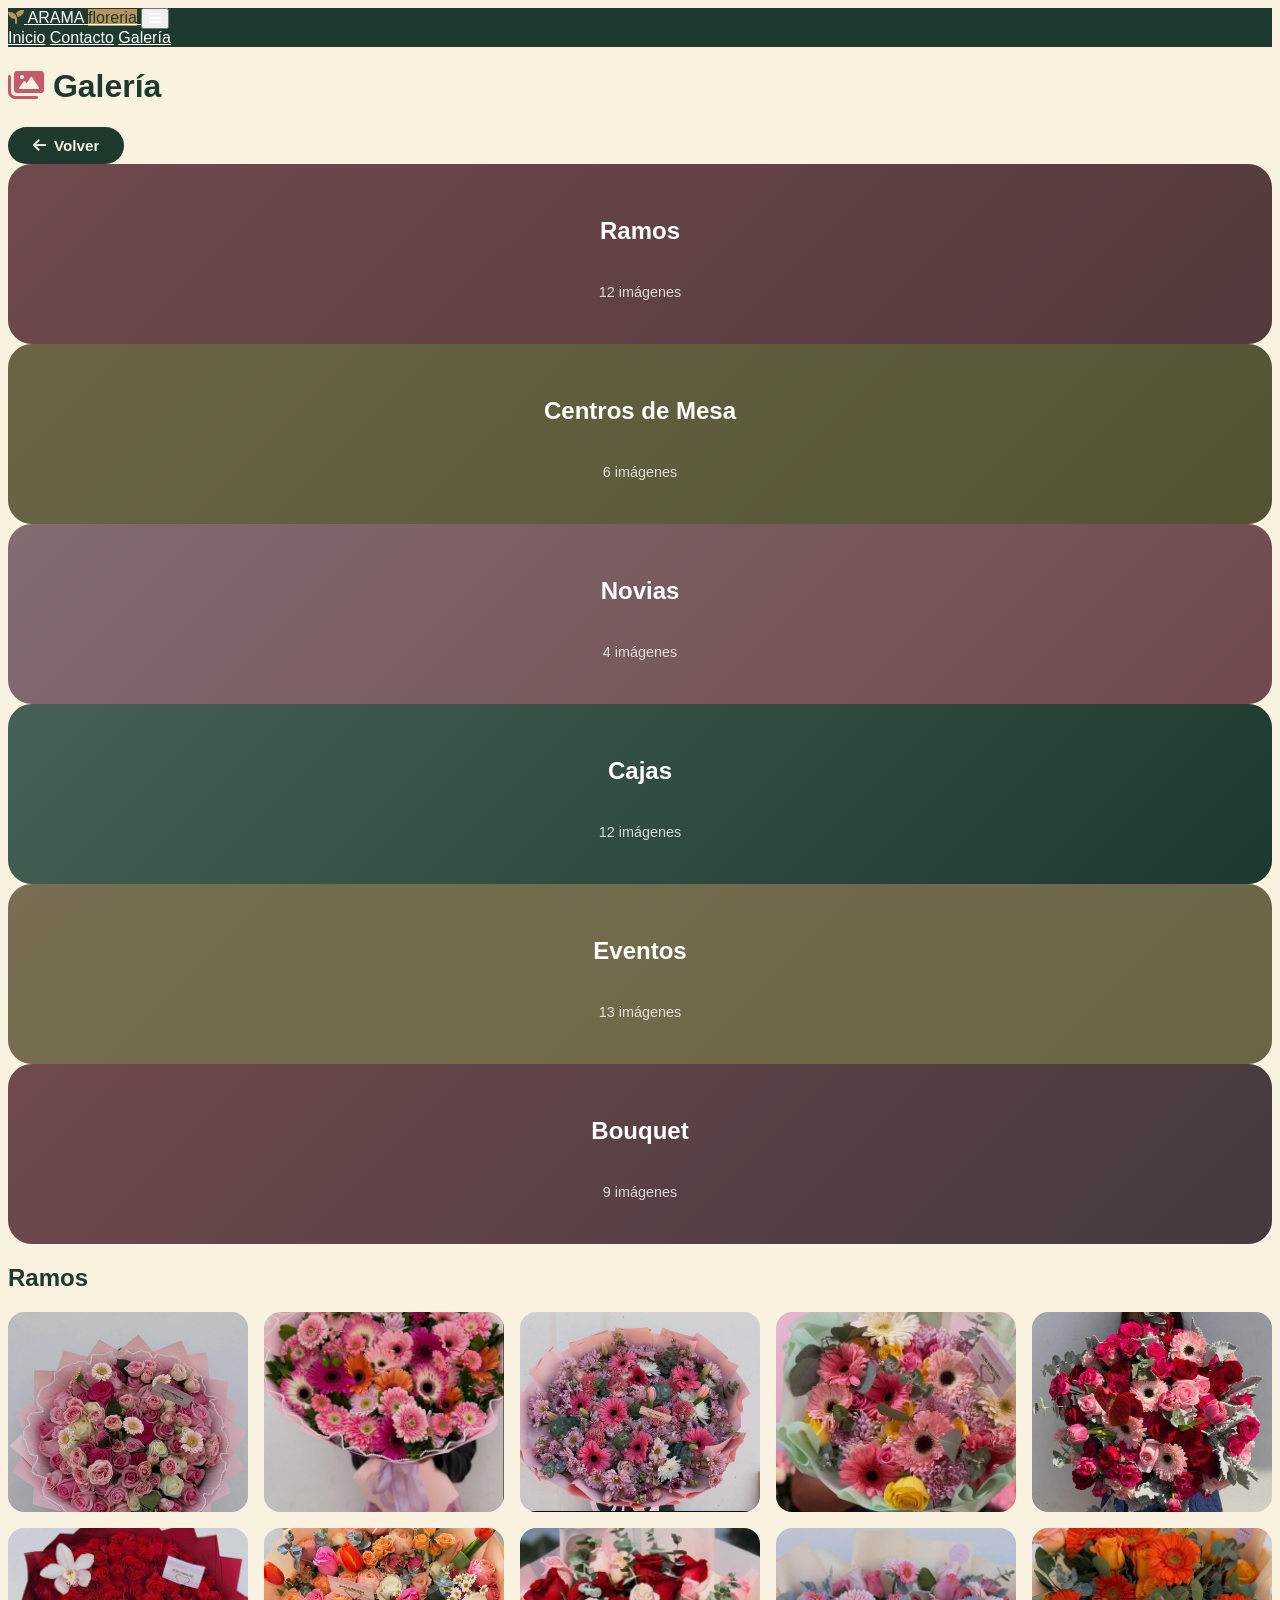
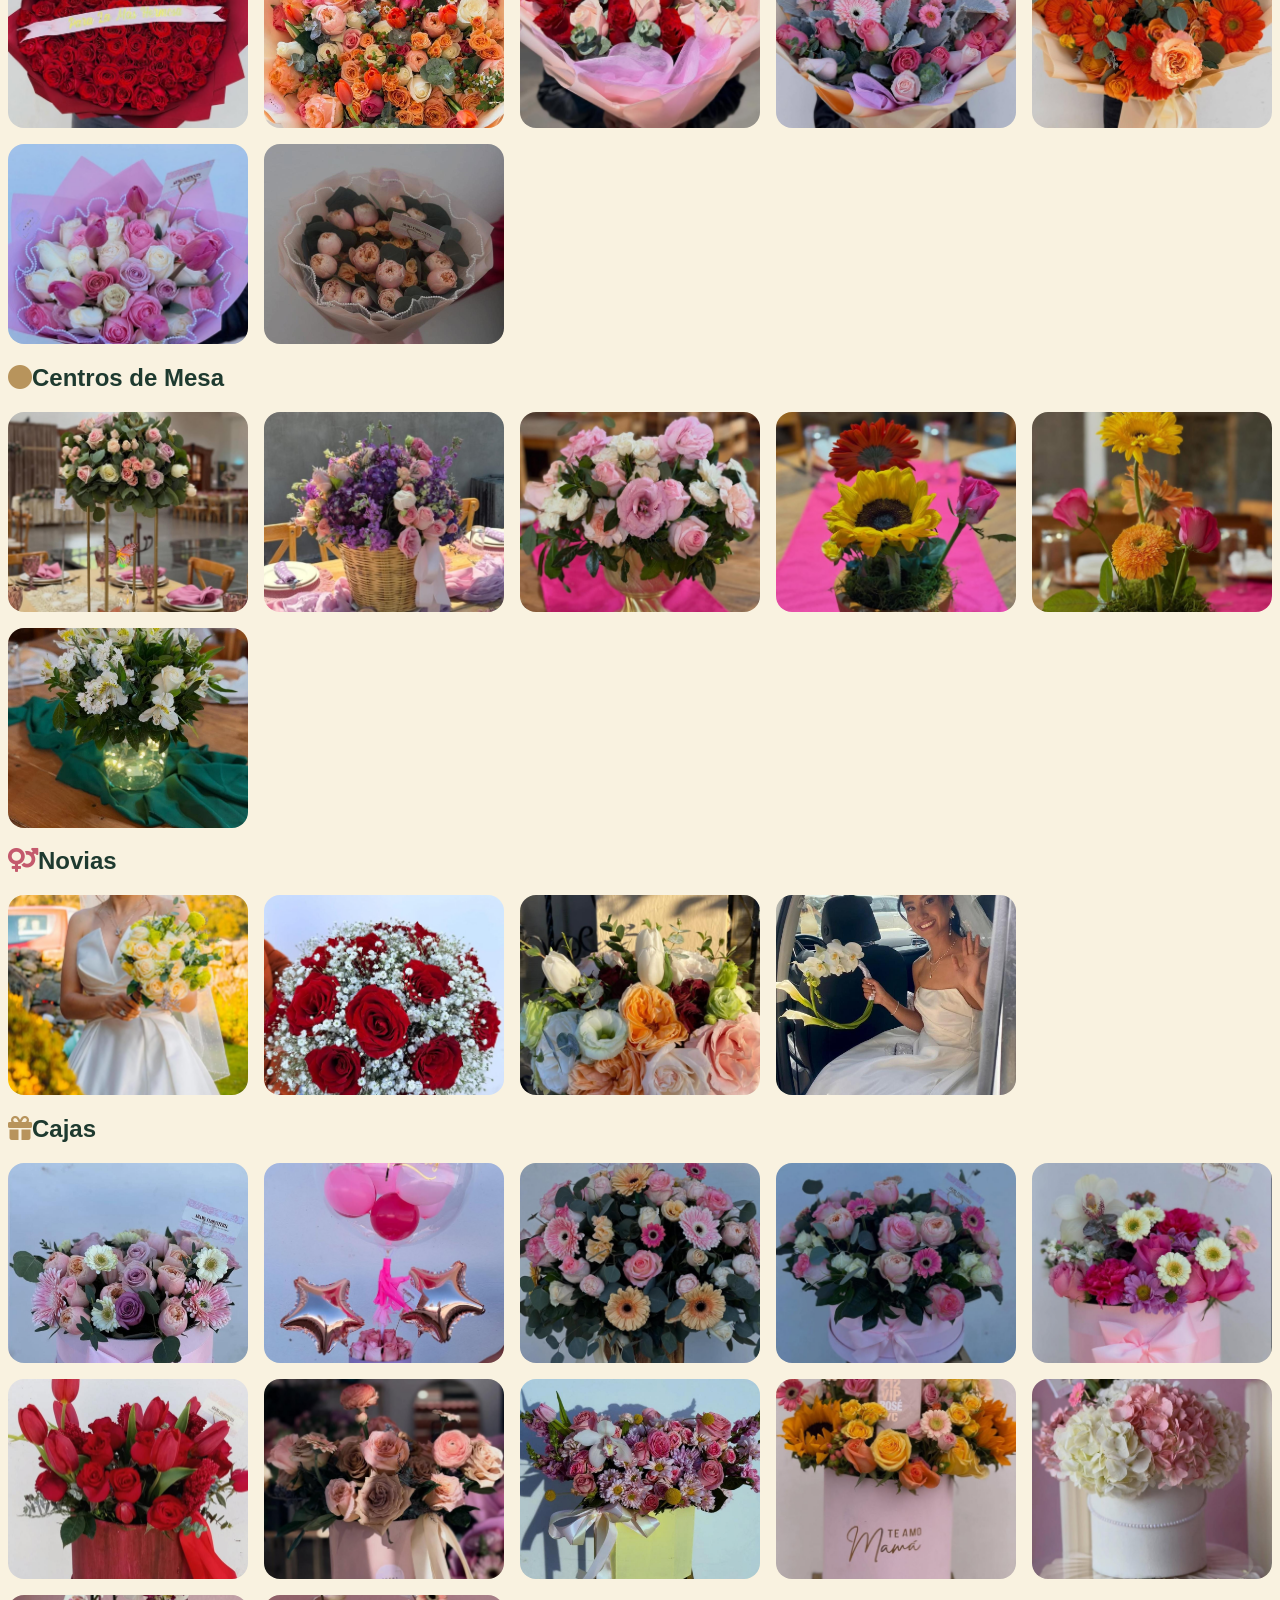
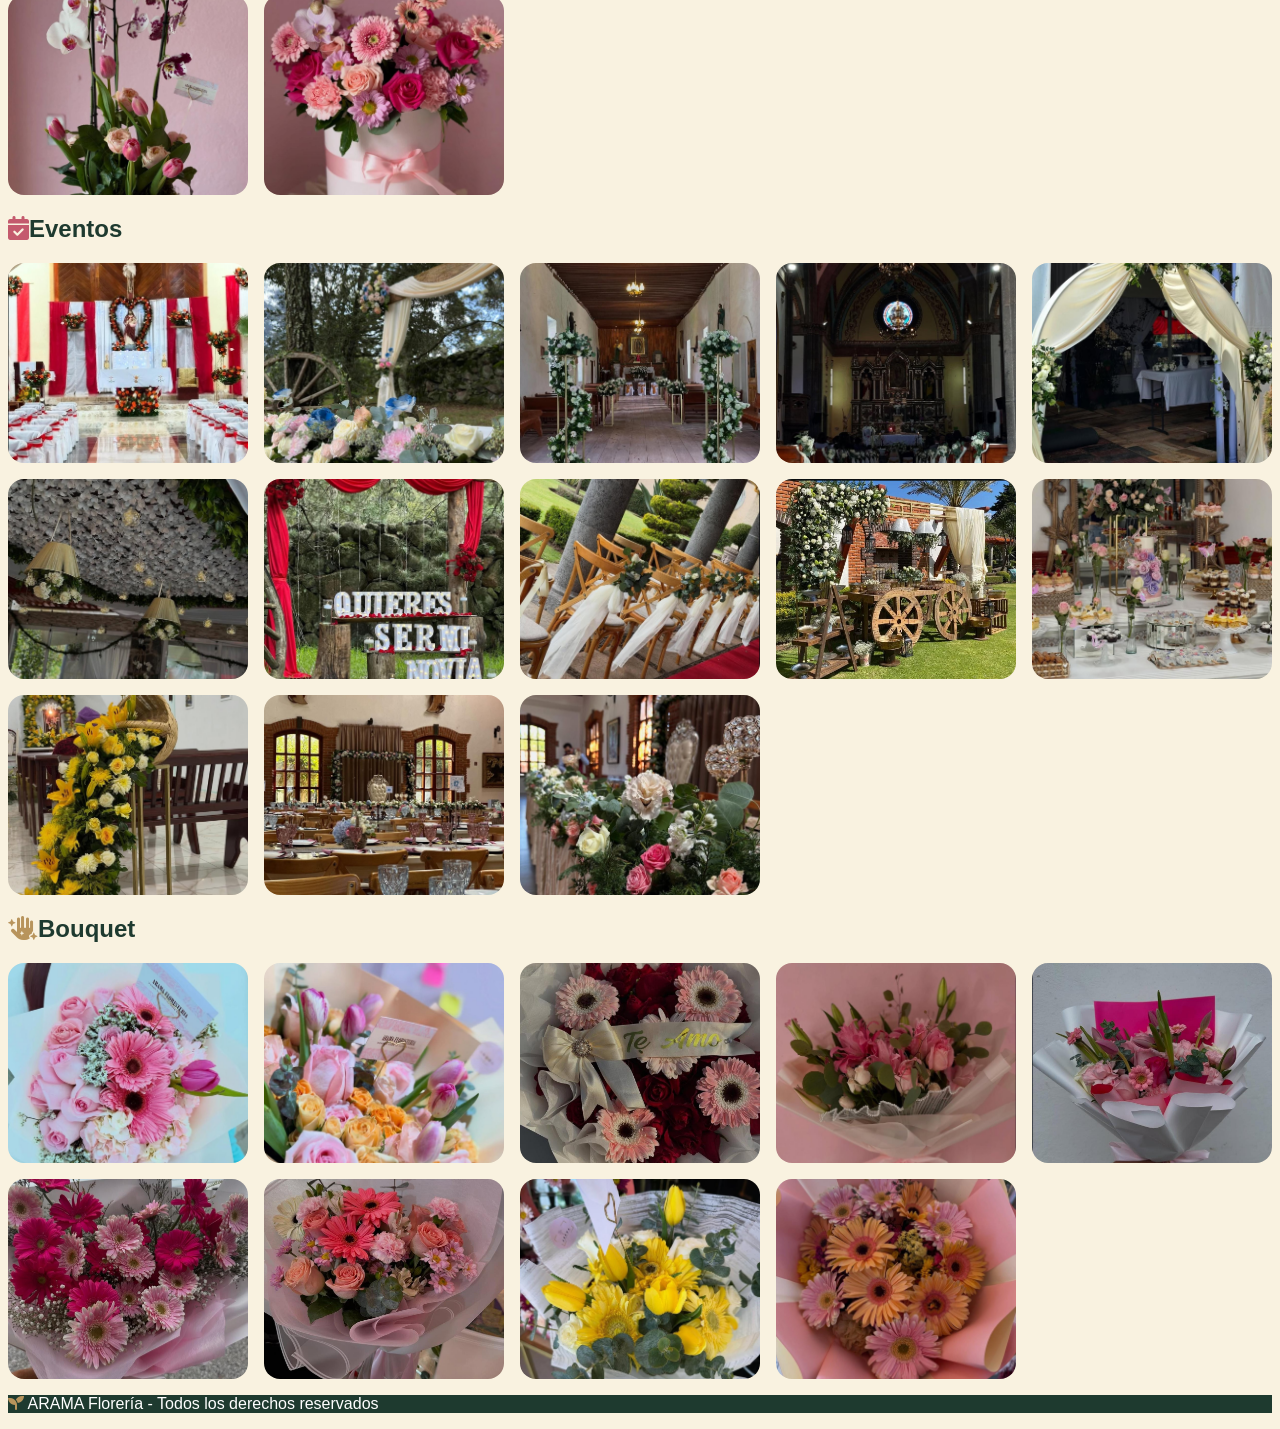
==== commit 1da30436: "Descripción de tus cambios" ====
--- a/galeria.html
+++ b/galeria.html
@@ -10,18 +10,30 @@
 </head>
 <body>
 
-    <!-- ===== HEADER - IGUAL AL INDEX ===== -->
+    <!-- ===== HEADER CON MENÚ HAMBURGUESA ===== -->
     <header class="bg-arama-verde text-white shadow-lg sticky top-0 z-50">
         <div class="container mx-auto px-3 md:px-4 py-2 md:py-3">
-            <div class="flex flex-wrap items-center justify-between">
+            <div class="flex items-center justify-between">
+                <!-- Logo -->
                 <a href="index.html" class="flex items-center gap-2 text-lg md:text-xl font-bold text-white">
                     <i class="fas fa-seedling text-arama-dorado text-xl md:text-2xl"></i> 
                     <span>ARAMA</span>
                     <span class="hidden sm:inline text-[8px] md:text-[10px] bg-arama-dorado text-arama-verde px-1.5 md:px-2 py-0.5 rounded-full font-semibold">floreria</span>
                 </a>
-                <nav class="flex gap-3 md:gap-4 text-xs md:text-sm">
-                    <a href="index.html" class="text-white hover:text-arama-dorado transition">Inicio</a>
-                    <a href="index.html#contacto" class="text-white hover:text-arama-dorado transition">Contacto</a>
+
+                <!-- Botón hamburguesa (solo móvil) -->
+                <button id="menuBtn" class="md:hidden text-white text-2xl focus:outline-none">
+                    <i id="menuIcon" class="fas fa-bars"></i>
+                </button>
+
+                <!-- Menú de navegación -->
+                <nav id="navMenu" class="hidden md:flex w-full md:w-auto absolute md:static left-0 top-full bg-arama-verde md:bg-transparent p-4 md:p-0 rounded-b-2xl md:rounded-none shadow-lg md:shadow-none z-50">
+                    <div class="flex flex-col md:flex-row gap-1.5 md:gap-4 text-[10px] md:text-sm">
+                        <a href="index.html" class="text-white hover:text-arama-dorado transition px-1.5 md:px-0 py-1">Inicio</a>
+                        <a href="index.html#contacto" class="text-white hover:text-arama-dorado transition px-1.5 md:px-0 py-1">Contacto</a>
+                        <!-- Opcional: enlace a la misma galería -->
+                        <a href="#galeria" class="text-white hover:text-arama-dorado transition px-1.5 md:px-0 py-1">Galería</a>
+                    </div>
                 </nav>
             </div>
         </div>
@@ -222,6 +234,7 @@
 
     <!-- ===== JAVASCRIPT ===== -->
     <script>
+        // Modal
         function openModal(src) {
             const modal = document.getElementById('imageModal');
             const modalImg = document.getElementById('modalImage');
@@ -241,6 +254,17 @@
                 closeModal();
             }
         });
+
+        // Menú hamburguesa
+        const menuBtn = document.getElementById('menuBtn');
+        const navMenu = document.getElementById('navMenu');
+        const menuIcon = document.getElementById('menuIcon');
+
+        menuBtn.addEventListener('click', () => {
+            navMenu.classList.toggle('hidden');
+            menuIcon.classList.toggle('fa-bars');
+            menuIcon.classList.toggle('fa-times');
+        });
     </script>
 
 </body>
--- a/galeria.css
+++ b/galeria.css
@@ -238,4 +238,12 @@
     .category-card {
         height: 180px;
     }
+}
+
+/* ===== MENÚ HAMBURGUESA - ajuste móvil ===== */
+@media (max-width: 767px) {
+    #navMenu {
+        border-top-left-radius: 0;
+        border-top-right-radius: 0;
+    }
 }
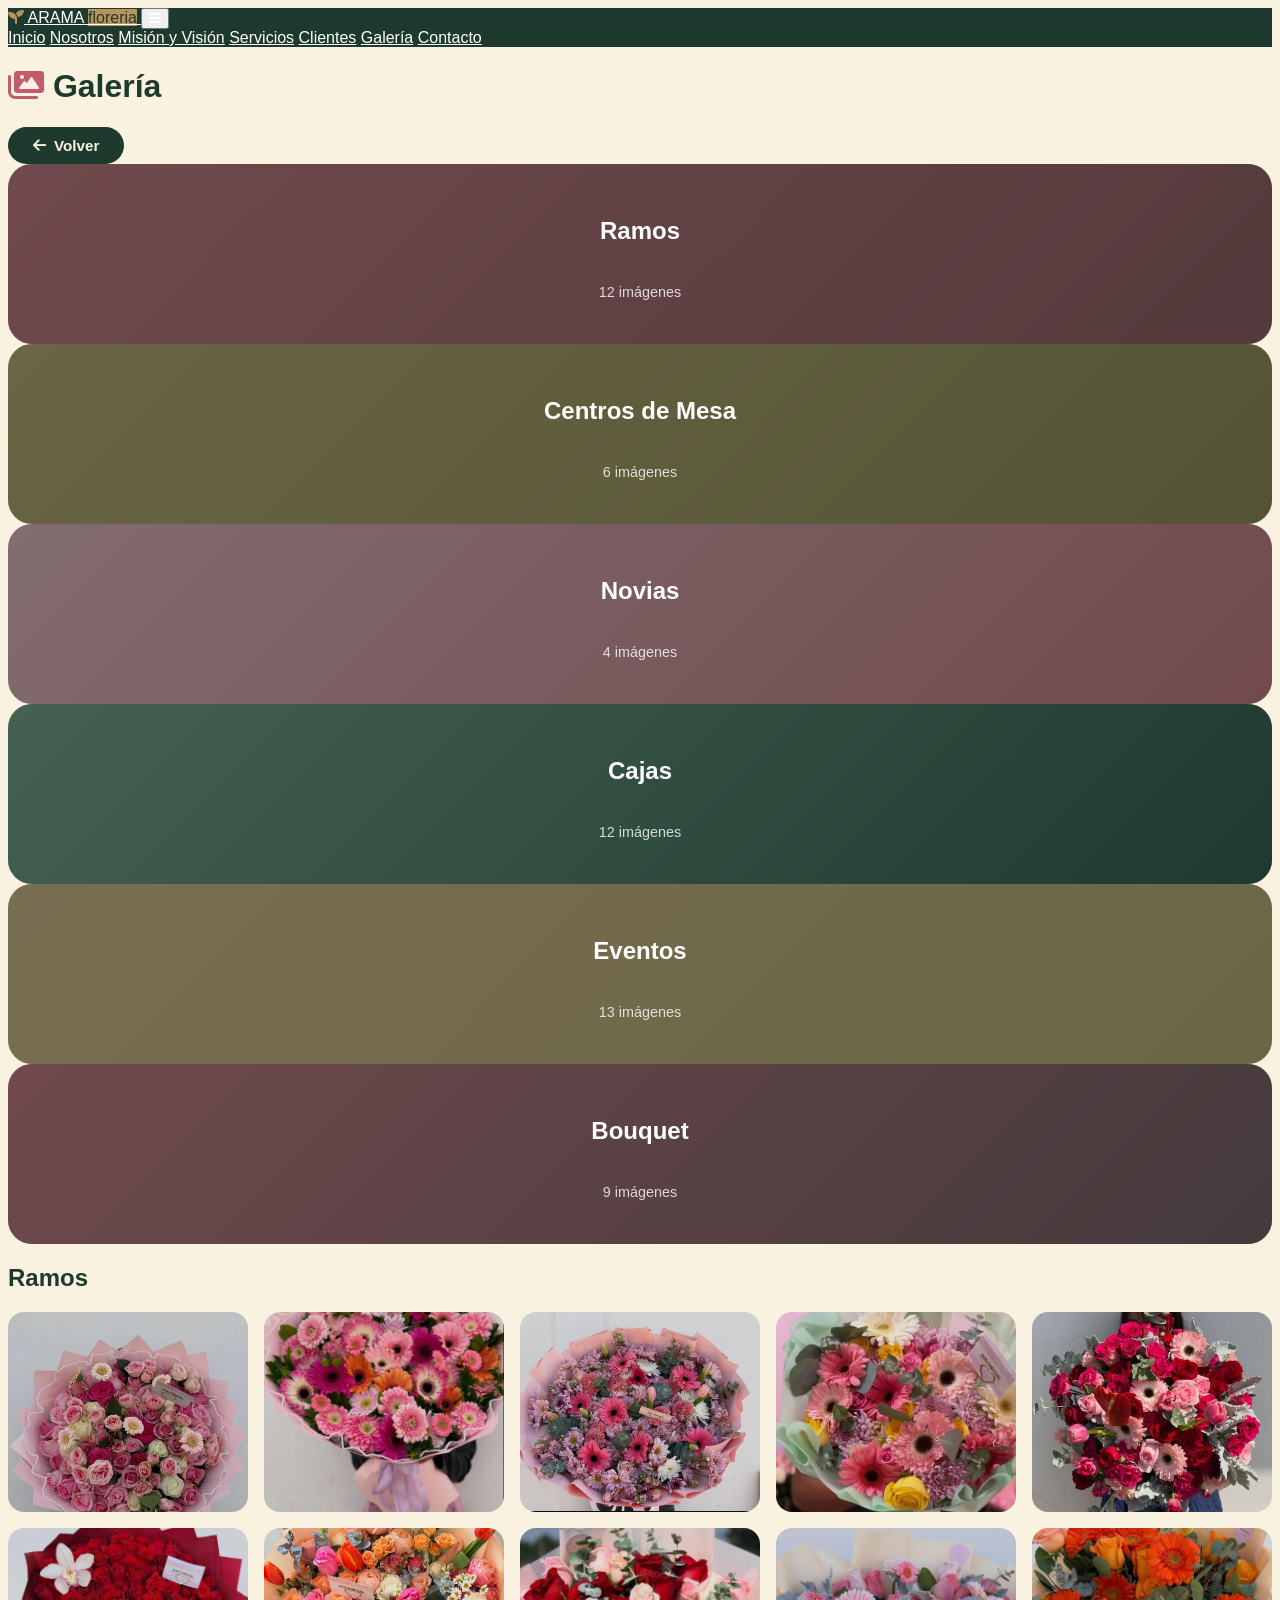
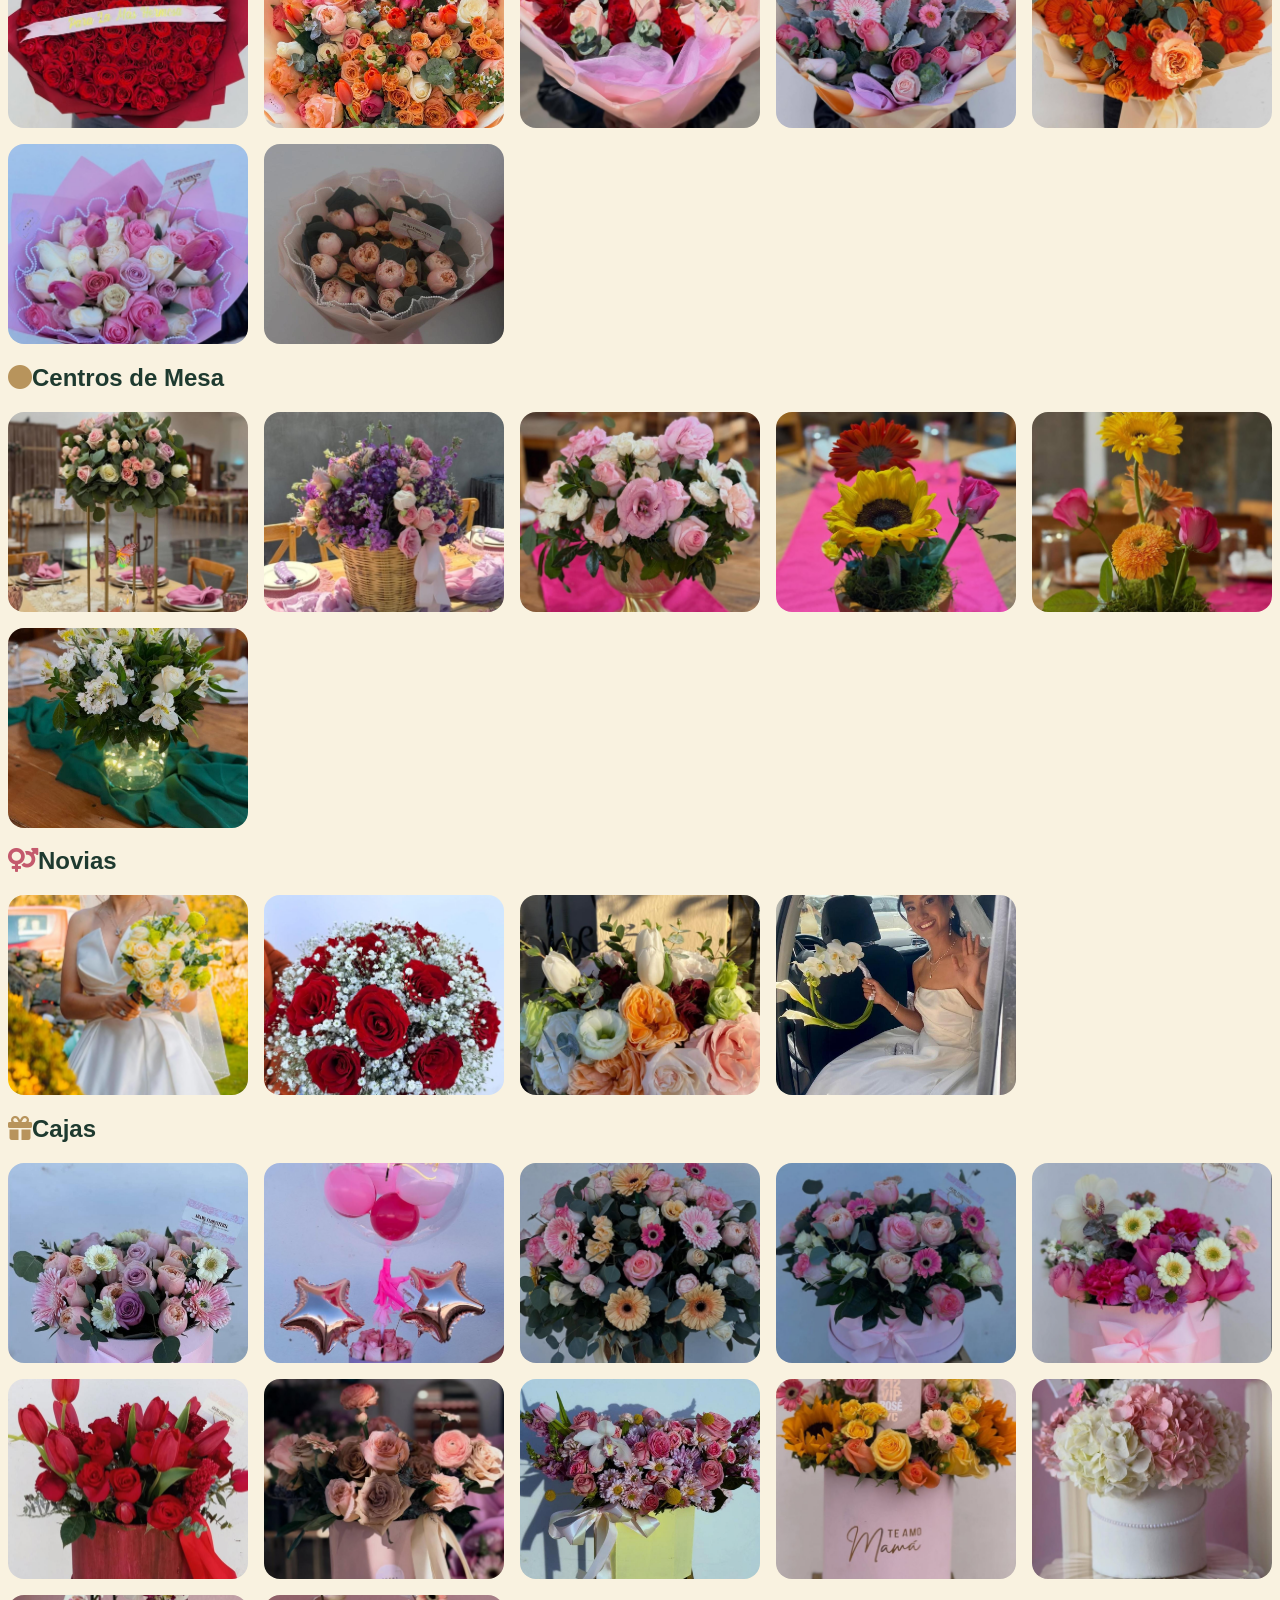
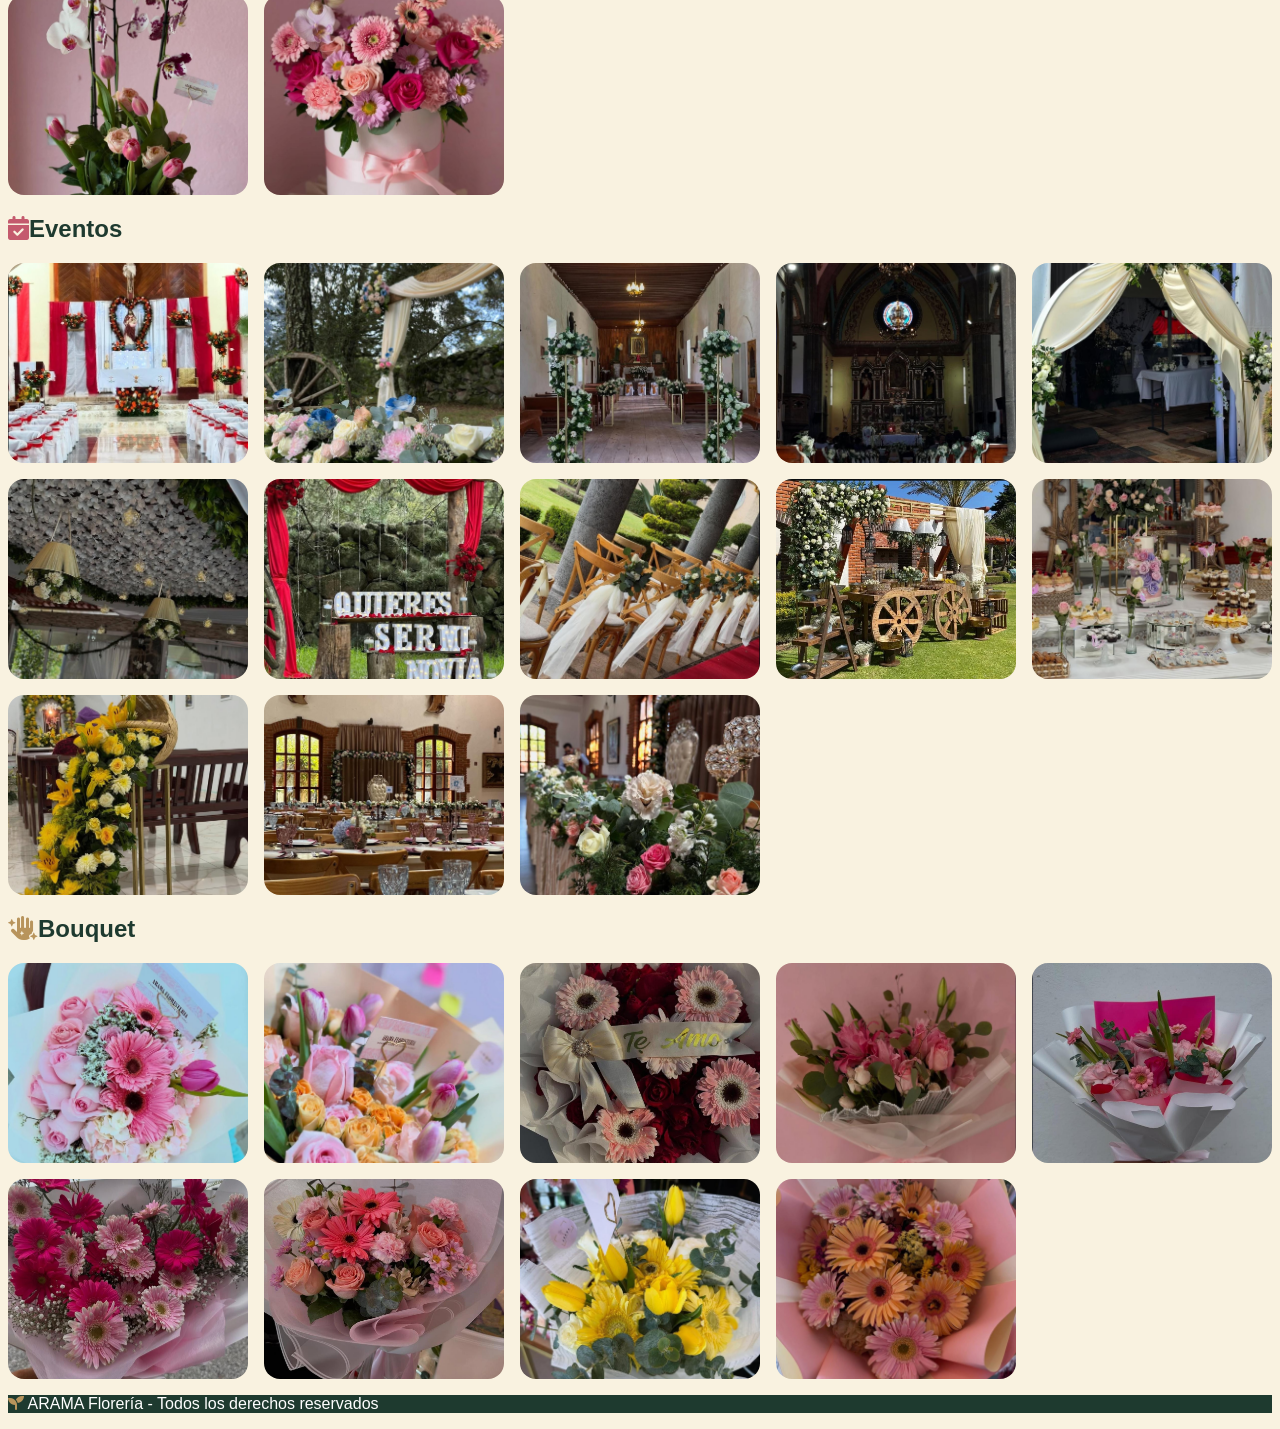
==== commit 6ea28bde: "Actualizacion" ====
--- a/galeria.html
+++ b/galeria.html
@@ -30,9 +30,12 @@
                 <nav id="navMenu" class="hidden md:flex w-full md:w-auto absolute md:static left-0 top-full bg-arama-verde md:bg-transparent p-4 md:p-0 rounded-b-2xl md:rounded-none shadow-lg md:shadow-none z-50">
                     <div class="flex flex-col md:flex-row gap-1.5 md:gap-4 text-[10px] md:text-sm">
                         <a href="index.html" class="text-white hover:text-arama-dorado transition px-1.5 md:px-0 py-1">Inicio</a>
+                        <a href="index.html#nosotros" class="text-white hover:text-arama-dorado transition px-1.5 md:px-0 py-1">Nosotros</a>
+                        <a href="index.html#mision-vision" class="text-white hover:text-arama-dorado transition px-1.5 md:px-0 py-1">Misión y Visión</a>
+                        <a href="index.html#servicios" class="text-white hover:text-arama-dorado transition px-1.5 md:px-0 py-1">Servicios</a>
+                        <a href="index.html#clientes" class="text-white hover:text-arama-dorado transition px-1.5 md:px-0 py-1">Clientes</a>
+                        <a href="#galeria" class="text-white hover:text-arama-dorado transition px-1.5 md:px-0 py-1">Galería</a>
                         <a href="index.html#contacto" class="text-white hover:text-arama-dorado transition px-1.5 md:px-0 py-1">Contacto</a>
-                        <!-- Opcional: enlace a la misma galería -->
-                        <a href="#galeria" class="text-white hover:text-arama-dorado transition px-1.5 md:px-0 py-1">Galería</a>
                     </div>
                 </nav>
             </div>
@@ -41,7 +44,7 @@
 
     <main class="container mx-auto px-3 md:px-4 py-4 md:py-8">
 
-        <!-- ===== TÍTULO Y BOTÓN VOLVER ===== -->
+        <!-- Título y botón volver -->
         <div class="flex flex-col sm:flex-row items-center justify-between gap-3 mb-4 md:mb-8">
             <h1 class="text-2xl md:text-4xl font-bold text-arama-verde flex items-center gap-2 md:gap-3">
                 <i class="fas fa-images text-arama-rosa text-xl md:text-4xl"></i> 
@@ -52,62 +55,47 @@
             </a>
         </div>
 
-        <!-- ===== CATEGORÍAS ===== -->
+        <!-- Categorías -->
         <div class="grid grid-cols-2 md:grid-cols-3 gap-3 md:gap-4">
-            
-            <!-- Ramos -->
             <a href="#categoria-ramos" class="category-card" style="background: linear-gradient(135deg, #c45a6d, #8a3a4a);">
                 <div class="overlay">
                     <h3 class="text-lg md:text-2xl font-bold text-white">Ramos</h3>
                     <p class="text-white/80 text-xs md:text-sm">12 imágenes</p>
                 </div>
             </a>
-            
-            <!-- Centros de Mesa -->
             <a href="#categoria-centros" class="category-card" style="background: linear-gradient(135deg, #b8945c, #8a6d3a);">
                 <div class="overlay">
                     <h3 class="text-lg md:text-2xl font-bold text-white">Centros de Mesa</h3>
                     <p class="text-white/80 text-xs md:text-sm">6 imágenes</p>
                 </div>
             </a>
-            
-            <!-- Novias -->
             <a href="#categoria-novias" class="category-card" style="background: linear-gradient(135deg, #e8a0b4, #c45a6d);">
                 <div class="overlay">
                     <h3 class="text-lg md:text-2xl font-bold text-white">Novias</h3>
                     <p class="text-white/80 text-xs md:text-sm">4 imágenes</p>
                 </div>
             </a>
-            
-            <!-- Cajas -->
             <a href="#categoria-cajas" class="category-card" style="background: linear-gradient(135deg, #6b8a7a, #1e3a2f);">
                 <div class="overlay">
                     <h3 class="text-lg md:text-2xl font-bold text-white">Cajas</h3>
                     <p class="text-white/80 text-xs md:text-sm">12 imágenes</p>
                 </div>
             </a>
-            
-            <!-- Eventos -->
             <a href="#categoria-eventos" class="category-card" style="background: linear-gradient(135deg, #d4a373, #b8945c);">
                 <div class="overlay">
                     <h3 class="text-lg md:text-2xl font-bold text-white">Eventos</h3>
                     <p class="text-white/80 text-xs md:text-sm">13 imágenes</p>
                 </div>
             </a>
-            
-            <!-- Bouquet -->
             <a href="#categoria-bouquet" class="category-card" style="background: linear-gradient(135deg, #c45a6d, #6b3a4a);">
                 <div class="overlay">
                     <h3 class="text-lg md:text-2xl font-bold text-white">Bouquet</h3>
                     <p class="text-white/80 text-xs md:text-sm">9 imágenes</p>
                 </div>
             </a>
-            
-        </div>
-
-        <!-- ===== SECCIONES DE IMÁGENES POR CATEGORÍA ===== -->
-        
-        <!-- Ramos -->
+        </div>
+
+        <!-- Secciones de imágenes por categoría -->
         <section id="categoria-ramos" class="mt-8 md:mt-12 scroll-mt-20">
             <h2 class="text-xl md:text-2xl font-bold text-arama-verde border-b-4 border-arama-rosa inline-block pb-1 mb-3 md:mb-4">
                 <i class="fas fa-bouquet text-arama-rosa mr-2"></i>Ramos
@@ -128,7 +116,6 @@
             </div>
         </section>
 
-        <!-- Centros de Mesa -->
         <section id="categoria-centros" class="mt-8 md:mt-12 scroll-mt-20">
             <h2 class="text-xl md:text-2xl font-bold text-arama-verde border-b-4 border-arama-dorado inline-block pb-1 mb-3 md:mb-4">
                 <i class="fas fa-circle text-arama-dorado mr-2"></i>Centros de Mesa
@@ -143,7 +130,6 @@
             </div>
         </section>
 
-        <!-- Novias -->
         <section id="categoria-novias" class="mt-8 md:mt-12 scroll-mt-20">
             <h2 class="text-xl md:text-2xl font-bold text-arama-verde border-b-4 border-arama-rosa inline-block pb-1 mb-3 md:mb-4">
                 <i class="fas fa-venus-mars text-arama-rosa mr-2"></i>Novias
@@ -156,7 +142,6 @@
             </div>
         </section>
 
-        <!-- Cajas -->
         <section id="categoria-cajas" class="mt-8 md:mt-12 scroll-mt-20">
             <h2 class="text-xl md:text-2xl font-bold text-arama-verde border-b-4 border-arama-dorado inline-block pb-1 mb-3 md:mb-4">
                 <i class="fas fa-gift text-arama-dorado mr-2"></i>Cajas
@@ -177,7 +162,6 @@
             </div>
         </section>
 
-        <!-- Eventos -->
         <section id="categoria-eventos" class="mt-8 md:mt-12 scroll-mt-20">
             <h2 class="text-xl md:text-2xl font-bold text-arama-verde border-b-4 border-arama-rosa inline-block pb-1 mb-3 md:mb-4">
                 <i class="fas fa-calendar-check text-arama-rosa mr-2"></i>Eventos
@@ -199,7 +183,6 @@
             </div>
         </section>
 
-        <!-- Bouquet -->
         <section id="categoria-bouquet" class="mt-8 md:mt-12 scroll-mt-20">
             <h2 class="text-xl md:text-2xl font-bold text-arama-verde border-b-4 border-arama-dorado inline-block pb-1 mb-3 md:mb-4">
                 <i class="fas fa-hand-sparkles text-arama-dorado mr-2"></i>Bouquet
@@ -219,20 +202,18 @@
 
     </main>
 
-    <!-- ===== MODAL PARA IMÁGENES ===== -->
+    <!-- Modal -->
     <div id="imageModal" class="modal" onclick="closeModal()">
         <span class="close" onclick="closeModal()">&times;</span>
         <img id="modalImage" src="" alt="Imagen ampliada">
     </div>
 
-    <!-- ===== FOOTER ===== -->
     <footer class="bg-arama-verde text-white mt-8 md:mt-12 py-4 md:py-6">
         <div class="container mx-auto px-3 md:px-4 text-center text-xs md:text-sm">
             <p><i class="fas fa-seedling text-arama-dorado"></i> ARAMA Florería - Todos los derechos reservados</p>
         </div>
     </footer>
 
-    <!-- ===== JAVASCRIPT ===== -->
     <script>
         // Modal
         function openModal(src) {
--- a/galeria.css
+++ b/galeria.css
@@ -154,8 +154,6 @@
 }
 
 /* ===== RESPONSIVE ===== */
-
-/* Tablets */
 @media (max-width: 1024px) {
     .category-card {
         height: 160px;
@@ -168,7 +166,6 @@
     }
 }
 
-/* Móviles grandes */
 @media (max-width: 768px) {
     .category-card {
         height: 130px;
@@ -198,7 +195,6 @@
     }
 }
 
-/* Móviles pequeños */
 @media (max-width: 480px) {
     .category-card {
         height: 100px;
@@ -233,7 +229,6 @@
     }
 }
 
-/* Tablets verticales */
 @media (min-width: 769px) and (max-width: 1024px) {
     .category-card {
         height: 180px;
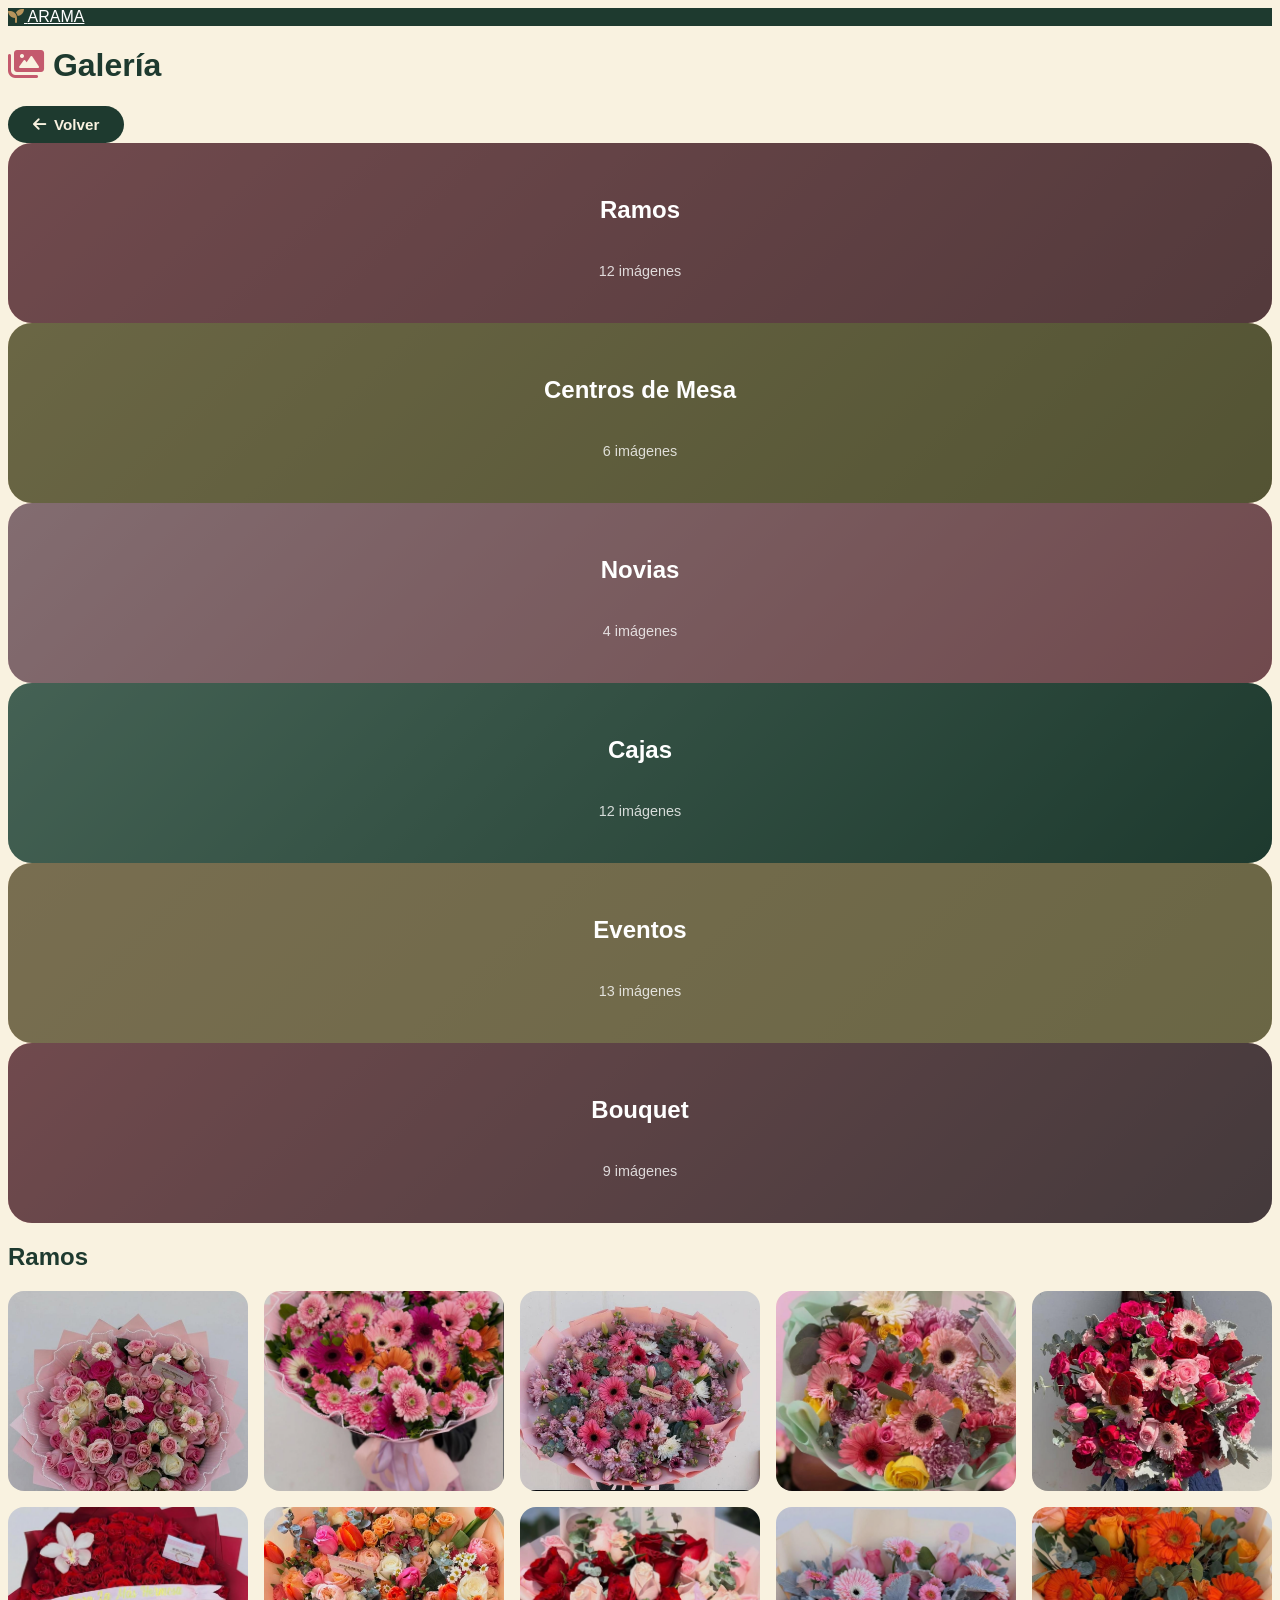
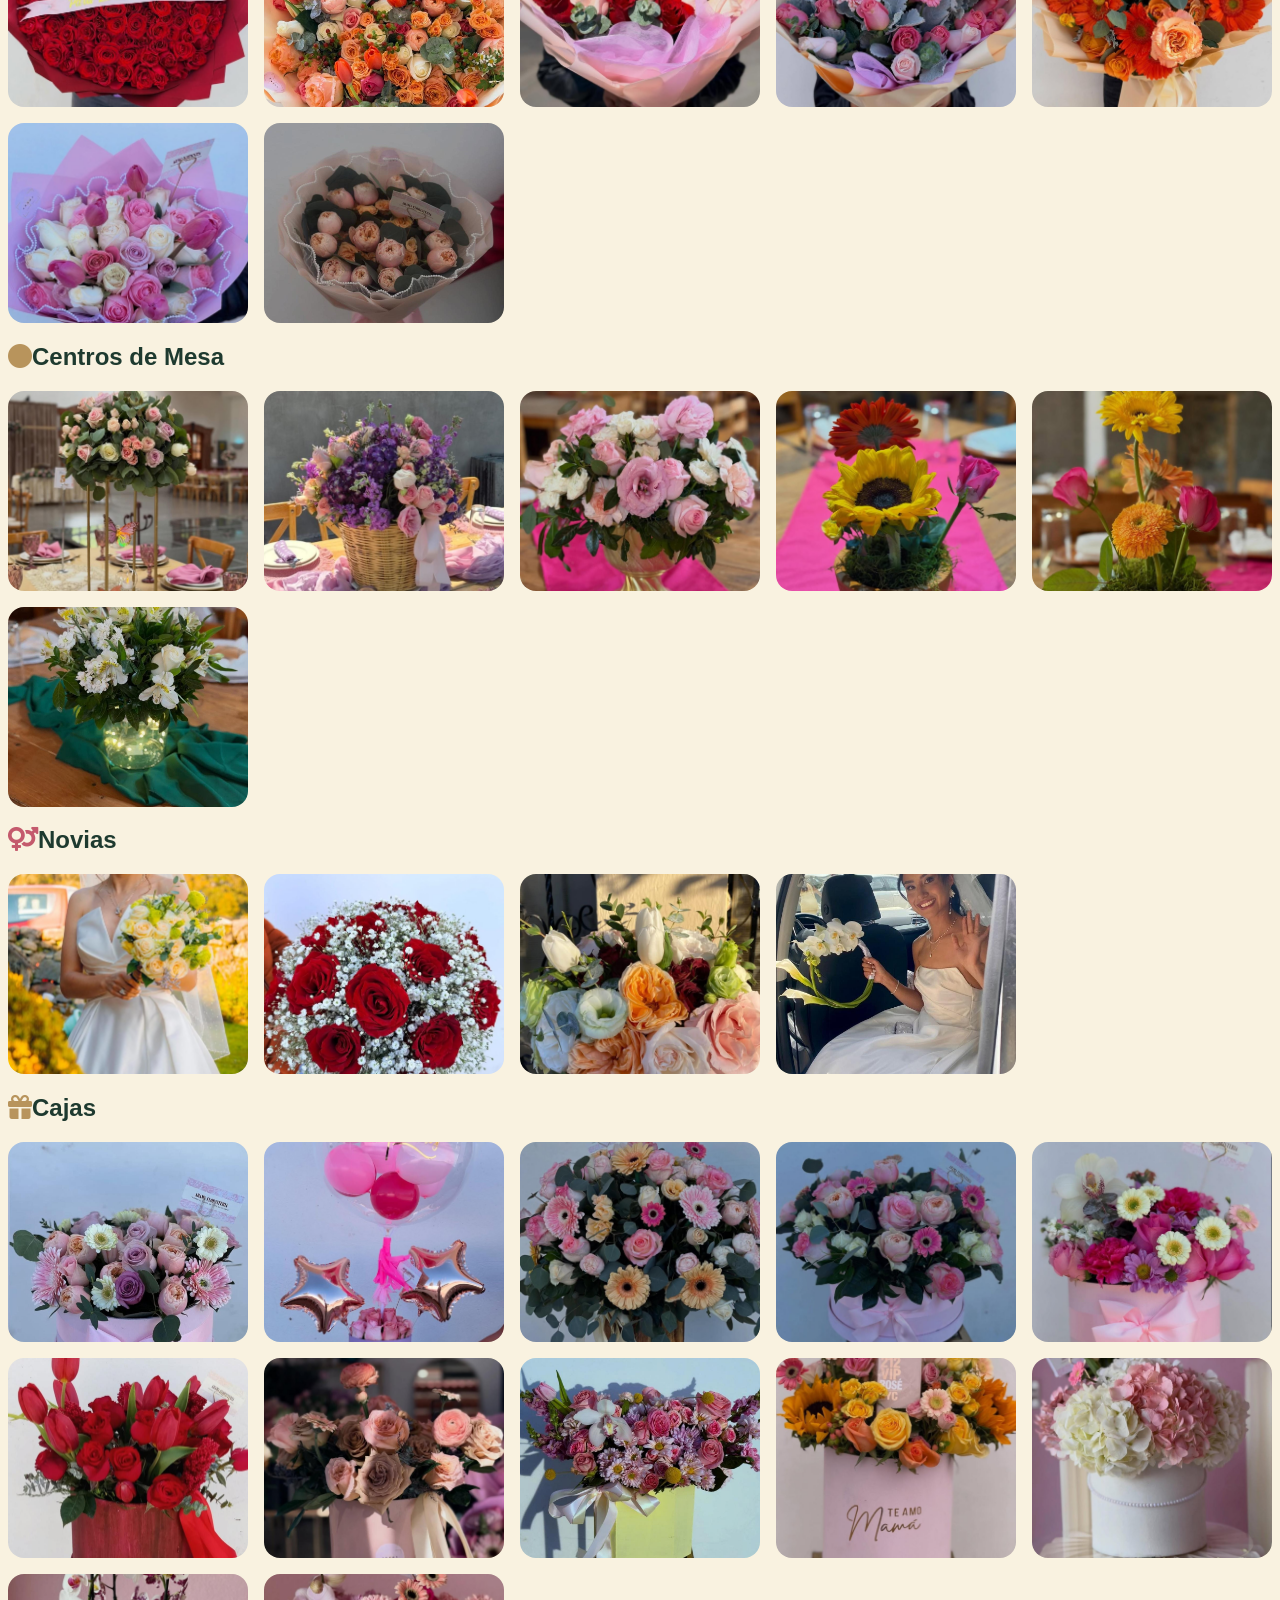
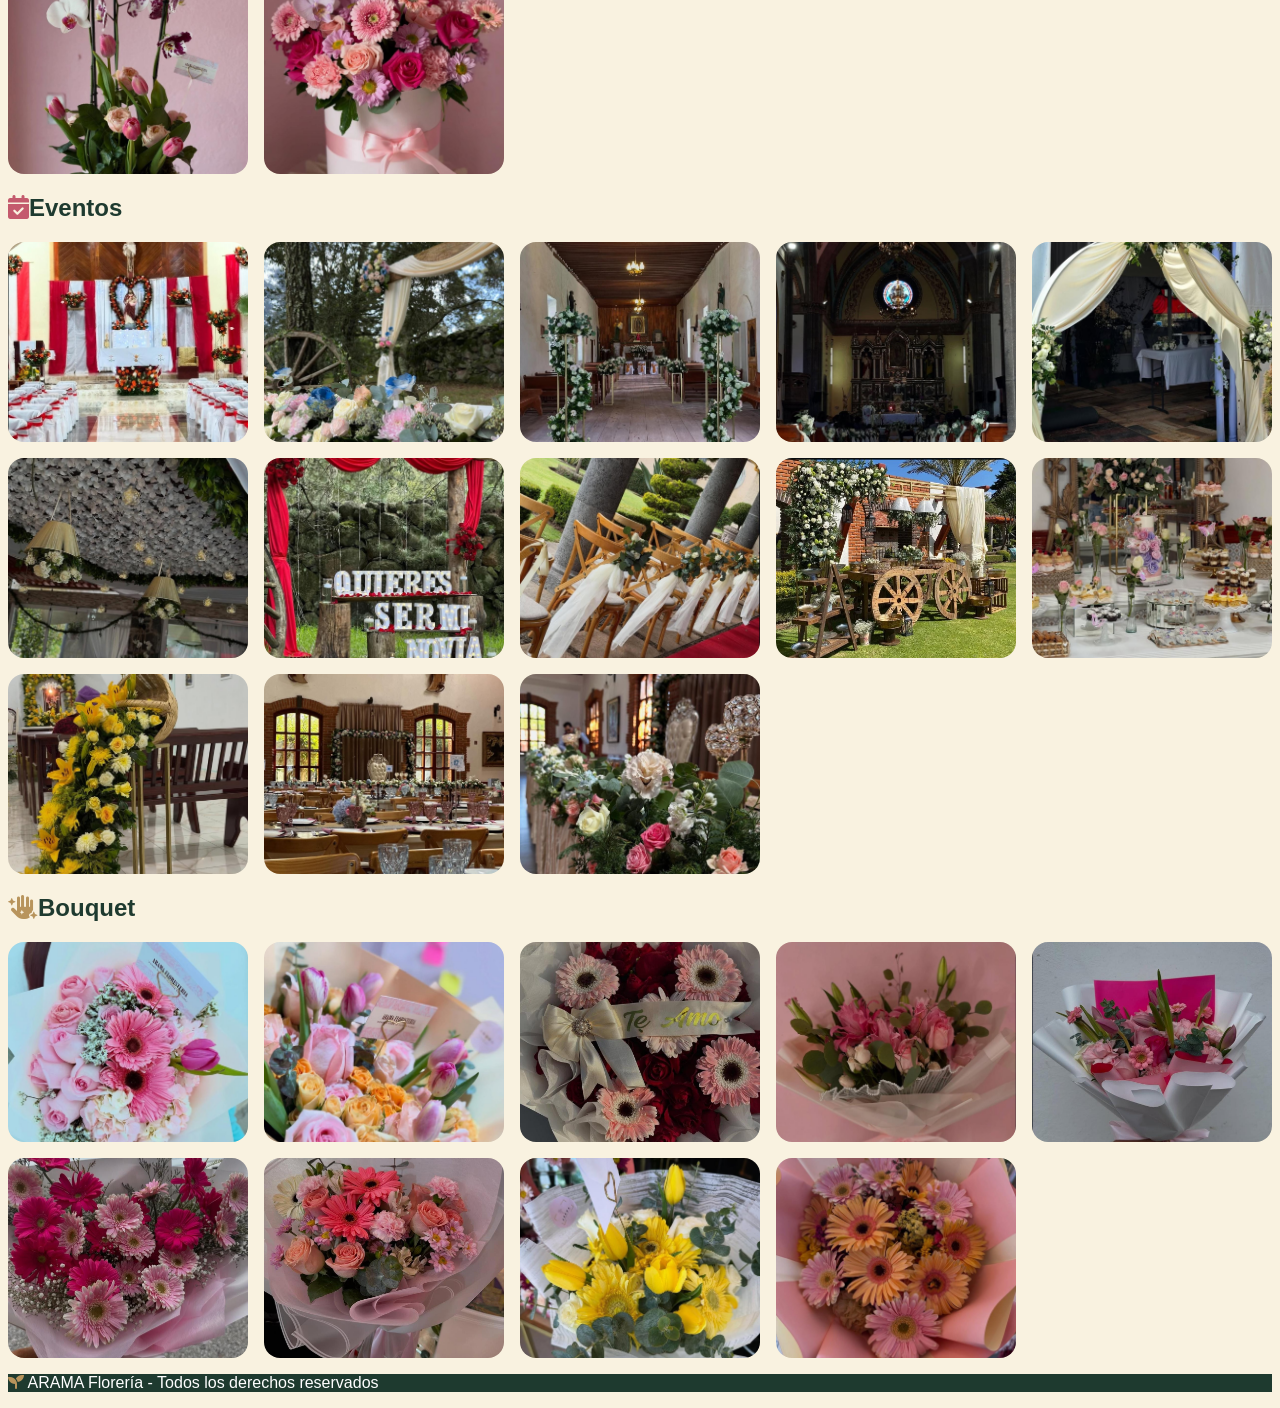
==== commit 10eefbeb: "menu hamburg" ====
--- a/galeria.html
+++ b/galeria.html
@@ -7,6 +7,44 @@
     <script src="https://cdn.tailwindcss.com"></script>
     <link rel="stylesheet" href="https://cdnjs.cloudflare.com/ajax/libs/font-awesome/6.0.0-beta3/css/all.min.css">
     <link rel="stylesheet" href="galeria.css">
+    <style>
+        /* Estilos adicionales para asegurar el menú hamburguesa */
+        #menuBtn {
+            font-size: 2rem;
+            padding: 0.5rem 0.75rem;
+            background: transparent;
+            border: none;
+            color: white;
+            cursor: pointer;
+        }
+        @media (min-width: 768px) {
+            #menuBtn {
+                display: none !important;
+            }
+        }
+        #navMenu {
+            background-color: #1e3a2f;
+        }
+        #navMenu a {
+            color: white;
+            padding: 0.75rem 1rem;
+            display: block;
+            border-bottom: 1px solid rgba(255,255,255,0.1);
+            text-decoration: none;
+        }
+        #navMenu a:hover {
+            background-color: rgba(255,255,255,0.1);
+        }
+        #navMenu a:last-child {
+            border-bottom: none;
+        }
+        .hidden {
+            display: none !important;
+        }
+        .block {
+            display: block !important;
+        }
+    </style>
 </head>
 <body>
 
@@ -21,21 +59,21 @@
                     <span class="hidden sm:inline text-[8px] md:text-[10px] bg-arama-dorado text-arama-verde px-1.5 md:px-2 py-0.5 rounded-full font-semibold">floreria</span>
                 </a>
 
-                <!-- Botón hamburguesa (solo móvil) -->
-                <button id="menuBtn" class="md:hidden text-white text-2xl focus:outline-none">
+                <!-- Botón hamburguesa (visible en móviles) -->
+                <button id="menuBtn" aria-label="Menú">
                     <i id="menuIcon" class="fas fa-bars"></i>
                 </button>
 
-                <!-- Menú de navegación -->
+                <!-- Menú de navegación (oculto por defecto) -->
                 <nav id="navMenu" class="hidden md:flex w-full md:w-auto absolute md:static left-0 top-full bg-arama-verde md:bg-transparent p-4 md:p-0 rounded-b-2xl md:rounded-none shadow-lg md:shadow-none z-50">
-                    <div class="flex flex-col md:flex-row gap-1.5 md:gap-4 text-[10px] md:text-sm">
-                        <a href="index.html" class="text-white hover:text-arama-dorado transition px-1.5 md:px-0 py-1">Inicio</a>
-                        <a href="index.html#nosotros" class="text-white hover:text-arama-dorado transition px-1.5 md:px-0 py-1">Nosotros</a>
-                        <a href="index.html#mision-vision" class="text-white hover:text-arama-dorado transition px-1.5 md:px-0 py-1">Misión y Visión</a>
-                        <a href="index.html#servicios" class="text-white hover:text-arama-dorado transition px-1.5 md:px-0 py-1">Servicios</a>
-                        <a href="index.html#clientes" class="text-white hover:text-arama-dorado transition px-1.5 md:px-0 py-1">Clientes</a>
-                        <a href="#galeria" class="text-white hover:text-arama-dorado transition px-1.5 md:px-0 py-1">Galería</a>
-                        <a href="index.html#contacto" class="text-white hover:text-arama-dorado transition px-1.5 md:px-0 py-1">Contacto</a>
+                    <div class="flex flex-col md:flex-row gap-1.5 md:gap-4 text-sm md:text-sm">
+                        <a href="index.html" class="text-white hover:text-arama-dorado transition px-1.5 md:px-0 py-2 md:py-1 border-b border-white/10 md:border-none">Inicio</a>
+                        <a href="index.html#nosotros" class="text-white hover:text-arama-dorado transition px-1.5 md:px-0 py-2 md:py-1 border-b border-white/10 md:border-none">Nosotros</a>
+                        <a href="index.html#mision-vision" class="text-white hover:text-arama-dorado transition px-1.5 md:px-0 py-2 md:py-1 border-b border-white/10 md:border-none">Misión y Visión</a>
+                        <a href="index.html#servicios" class="text-white hover:text-arama-dorado transition px-1.5 md:px-0 py-2 md:py-1 border-b border-white/10 md:border-none">Servicios</a>
+                        <a href="index.html#clientes" class="text-white hover:text-arama-dorado transition px-1.5 md:px-0 py-2 md:py-1 border-b border-white/10 md:border-none">Clientes</a>
+                        <a href="#galeria" class="text-white hover:text-arama-dorado transition px-1.5 md:px-0 py-2 md:py-1 border-b border-white/10 md:border-none">Galería</a>
+                        <a href="index.html#contacto" class="text-white hover:text-arama-dorado transition px-1.5 md:px-0 py-2 md:py-1">Contacto</a>
                     </div>
                 </nav>
             </div>
@@ -236,15 +274,22 @@
             }
         });
 
-        // Menú hamburguesa
-        const menuBtn = document.getElementById('menuBtn');
-        const navMenu = document.getElementById('navMenu');
-        const menuIcon = document.getElementById('menuIcon');
-
-        menuBtn.addEventListener('click', () => {
-            navMenu.classList.toggle('hidden');
-            menuIcon.classList.toggle('fa-bars');
-            menuIcon.classList.toggle('fa-times');
+        // Menú hamburguesa - Simplificado y robusto
+        document.addEventListener('DOMContentLoaded', function() {
+            const menuBtn = document.getElementById('menuBtn');
+            const navMenu = document.getElementById('navMenu');
+            const menuIcon = document.getElementById('menuIcon');
+
+            if (menuBtn && navMenu && menuIcon) {
+                menuBtn.addEventListener('click', function(e) {
+                    e.preventDefault();
+                    // Alternar clases
+                    navMenu.classList.toggle('hidden');
+                    navMenu.classList.toggle('block');
+                    menuIcon.classList.toggle('fa-bars');
+                    menuIcon.classList.toggle('fa-times');
+                });
+            }
         });
     </script>
 
--- a/galeria.css
+++ b/galeria.css
@@ -235,10 +235,20 @@
     }
 }
 
-/* ===== MENÚ HAMBURGUESA - ajuste móvil ===== */
-@media (max-width: 767px) {
-    #navMenu {
-        border-top-left-radius: 0;
-        border-top-right-radius: 0;
-    }
+/* ===== MENÚ HAMBURGUESA - Ajustes adicionales ===== */
+/* El botón se muestra por defecto en móviles, oculto en desktop mediante la clase md:hidden de Tailwind */
+/* Pero agregamos un respaldo por si Tailwind no carga */
+@media (min-width: 768px) {
+    #menuBtn {
+        display: none !important;
+    }
+}
+
+/* Aseguramos que el menú se vea bien en móvil */
+#navMenu {
+    transition: all 0.3s ease;
+}
+
+#navMenu a {
+    transition: background 0.2s;
 }
